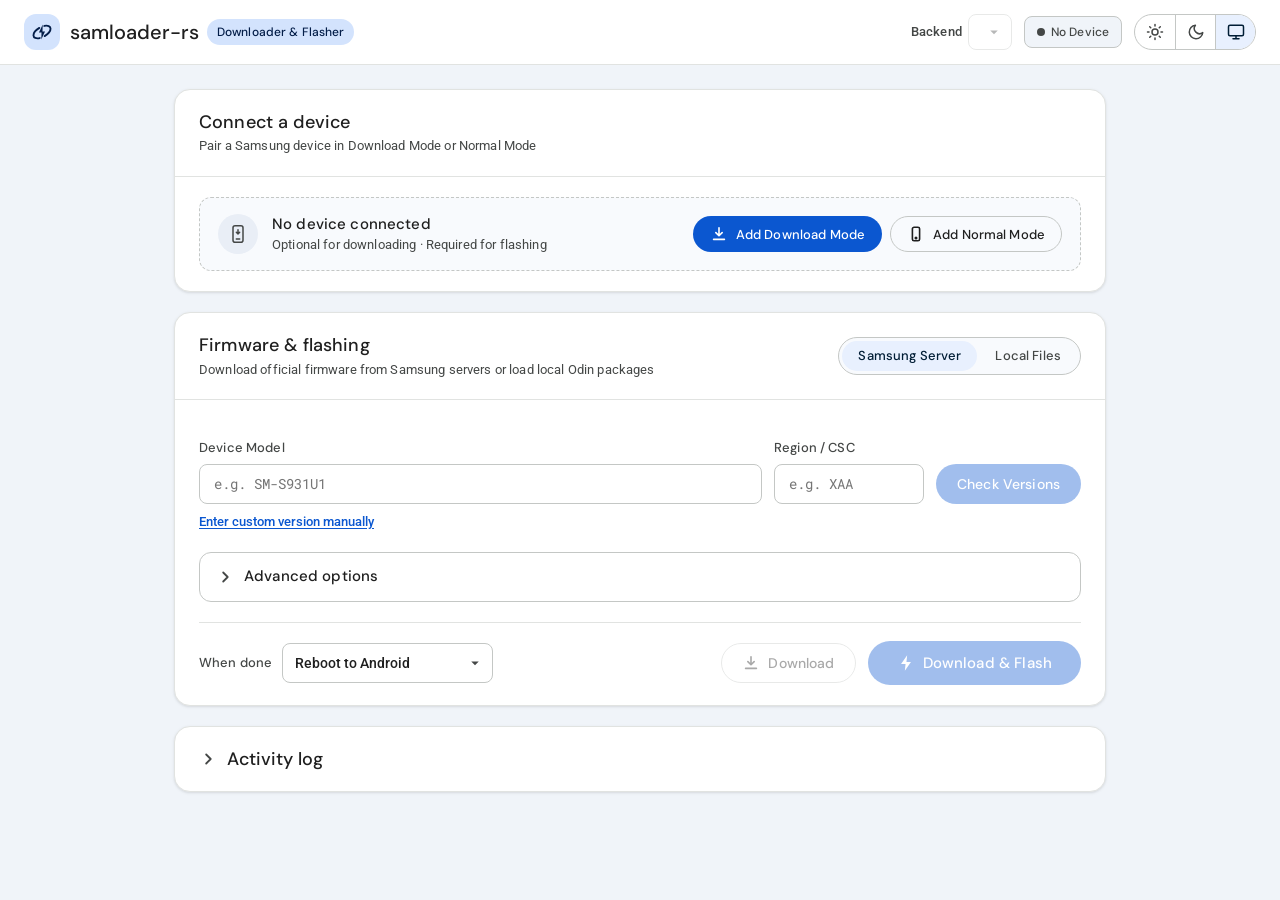
==== web/site/index.html @ f46d5605 "Simplify FUS bridge setup banner and controls Link Tampermonkey in the FUS Bridge setup steps to htt" ====
<!DOCTYPE html>
<html lang="en">
<head>
  <meta charset="UTF-8">
  <meta name="viewport" content="width=device-width, initial-scale=1.0">
  <meta name="samloader-fus-bridge" content="1">
  <title>samloader-rs — Firmware Downloader &amp; Odin Web Flasher</title>
  <link rel="icon" type="image/svg+xml" href="favicon.svg">
  <link rel="stylesheet" href="styles.css">
  <!-- Apply the stored theme before first paint to avoid a flash; see ui/theme.js -->
  <script>
    try {
      const theme = localStorage.getItem("theme");
      if (theme === "light" || theme === "dark") document.documentElement.dataset.theme = theme;
    } catch {}
  </script>
</head>
<body>
  <!-- Top App Bar -->
  <header class="app-header">
    <div class="header-inner">
      <div class="header-brand">
        <div class="brand-logo-wrap">
          <span class="header-logo" aria-hidden="true"></span>
        </div>
        <div class="brand-text">
          <span class="brand-title">samloader-rs</span>
          <span id="brand-pill" class="brand-pill">Downloader &amp; Flasher</span>
          <!-- Filled in once WASM is initialized -->
          <span id="app-version" class="brand-version" title="samloader-web version" hidden></span>
        </div>
      </div>

      <div class="header-controls">
        <div id="backend-selector-group" class="backend-selector-group">
          <label for="backend-select" class="backend-label">Backend</label>
          <!-- Filled in once WASM is initialized -->
          <select id="backend-select" class="select-input" aria-label="USB Backend" disabled></select>
        </div>
        <div id="connection-chip" class="status-chip chip-disconnected">
          <span class="chip-dot"></span>
          <span class="chip-label">No Device</span>
        </div>
        <div class="segmented-group" role="radiogroup" aria-label="Theme">
          <label class="segmented-option" title="Light theme">
            <input type="radio" name="theme" value="light" aria-label="Light theme">
            <svg viewBox="0 0 24 24" fill="none" stroke="currentColor" stroke-width="2" stroke-linecap="round" aria-hidden="true">
              <circle cx="12" cy="12" r="4"/>
              <path d="M12 2v2M12 20v2M4.93 4.93l1.41 1.41M17.66 17.66l1.41 1.41M2 12h2M20 12h2M4.93 19.07l1.41-1.41M17.66 6.34l1.41-1.41"/>
            </svg>
          </label>
          <label class="segmented-option" title="Dark theme">
            <input type="radio" name="theme" value="dark" aria-label="Dark theme">
            <svg viewBox="0 0 24 24" fill="none" stroke="currentColor" stroke-width="2" stroke-linecap="round" stroke-linejoin="round" aria-hidden="true">
              <path d="M21 12.8A9 9 0 1111.2 3a7 7 0 009.8 9.8z"/>
            </svg>
          </label>
          <label class="segmented-option" title="Use system theme">
            <input type="radio" name="theme" value="system" aria-label="System theme" checked>
            <svg viewBox="0 0 24 24" fill="none" stroke="currentColor" stroke-width="2" stroke-linecap="round" stroke-linejoin="round" aria-hidden="true">
              <rect x="2" y="3" width="20" height="14" rx="2"/>
              <path d="M8 21h8M12 17v4"/>
            </svg>
          </label>
        </div>
      </div>
    </div>
  </header>

  <!-- Main Content -->
  <main class="app-container">

    <!-- Unsupported Browser Notice (shown when neither flashing nor downloading is supported) -->
    <section id="unsupported-browser-card" class="card unsupported-card" role="alert" hidden>
      <div class="card-header">
        <div class="unsupported-header-wrap">
          <svg class="unsupported-icon" viewBox="0 0 24 24" fill="none" stroke="currentColor" stroke-width="1.8" aria-hidden="true">
            <circle cx="12" cy="12" r="9"/>
            <path d="M12 8v5M12 16.5h.01" stroke-linecap="round"/>
          </svg>
          <div>
            <h2 id="unsupported-browser-title" class="card-title">Browser not supported</h2>
            <p id="unsupported-browser-subtitle" class="card-subtitle">This browser does not support WebUSB/WebSerial flashing or a compatible Tampermonkey bridge for Samsung FUS downloads.</p>
          </div>
        </div>
      </div>
      <div class="card-body">
        <ul class="unsupported-list">
          <li><strong>Downloading &amp; Flashing:</strong> Use a desktop Chromium browser (Chrome, Edge, Brave, or Opera) with WebUSB/WebSerial and Tampermonkey.</li>
          <li><strong>Why this browser isn't supported:</strong> Non-Chromium browsers (Firefox, Safari) and iOS browsers lack WebUSB/WebSerial and do not support Chromium's Tampermonkey streaming/cookie bridge.</li>
        </ul>
      </div>
    </section>

    <!-- Connect a Device -->
    <section id="device-card" class="card device-card">
      <div class="card-header">
        <div>
          <h2 class="card-title">Connect a device</h2>
          <p id="paired-devices-summary" class="card-subtitle">Pair a Samsung device in Download Mode or Normal Mode</p>
        </div>
      </div>

      <div class="card-body">
        <!-- Compact Empty State (shown when no device is paired) -->
        <div id="device-empty-state" class="device-empty-bar">
          <div class="device-empty-info">
            <span class="empty-icon-pill" aria-hidden="true">
              <svg viewBox="0 0 24 24" fill="none" stroke="currentColor" stroke-width="1.8" stroke-linecap="round" stroke-linejoin="round">
                <rect x="6" y="2" width="12" height="20" rx="2.5"/>
                <path d="M10 18h4"/>
                <path d="M12 7v5m0 0l-2-2m2 2l2-2"/>
              </svg>
            </span>
            <div class="device-empty-copy">
              <span class="device-empty-title">No device connected</span>
              <span id="device-empty-hint" class="device-empty-hint">Optional for downloading · Required for flashing</span>
            </div>
          </div>
          <div id="device-pair-toolbar" class="device-pair-toolbar">
            <button type="button" id="btn-pair-download" class="btn btn-sm btn-primary" title="Pair a Samsung device in Download Mode (Odin)">
              <svg class="btn-icon" viewBox="0 0 20 20" fill="none" stroke="currentColor" stroke-width="1.8" aria-hidden="true">
                <path d="M10 3v9m0 0l-3.5-3.5M10 12l3.5-3.5M4 16h12" stroke-linecap="round" stroke-linejoin="round"/>
              </svg>
              Add Download Mode
            </button>
            <button type="button" id="btn-pair-normal" class="btn btn-sm btn-outline" title="Pair a Samsung device running Android in Normal Mode">
              <svg class="btn-icon" viewBox="0 0 20 20" fill="none" stroke="currentColor" stroke-width="1.8" aria-hidden="true">
                <rect x="6" y="2.5" width="8" height="15" rx="1.8"/>
                <circle cx="10" cy="14.5" r="0.8" fill="currentColor"/>
              </svg>
              Add Normal Mode
            </button>
          </div>
        </div>

        <!-- Connected Device -->
        <div id="device-list-wrap" class="device-list-wrap" hidden>
          <div id="device-list" class="device-list" aria-label="Connected Samsung device"></div>

          <!-- Hardware Telemetry Grid (shown when DVIF is queried) -->
          <div id="device-info-grid" class="device-info-grid" hidden></div>
          <div id="device-info-box" class="info-box" hidden></div>

          <!-- Normal Mode: the AT interface can only reboot the device into Download Mode -->
          <div id="device-normal-panel" class="device-normal-panel" hidden>
            <p class="device-normal-desc">
              This device is running Android in <strong>Normal Mode</strong>, which only supports rebooting into Download Mode. Once it restarts, add the Download Mode device to flash firmware.
            </p>
            <button type="button" id="btn-reboot-download" class="btn btn-primary" title="Send AT+SUDDLMOD=0,0 to reboot the device into Download Mode">
              <svg class="btn-icon" viewBox="0 0 20 20" fill="none" stroke="currentColor" stroke-width="1.8" aria-hidden="true">
                <path d="M10 3v9m0 0l-3.5-3.5M10 12l3.5-3.5M4 16h12" stroke-linecap="round" stroke-linejoin="round"/>
              </svg>
              Reboot to Download Mode
            </button>
          </div>

          <!-- Download Mode Device Actions Toolbar -->
          <div id="device-actions-bar" class="device-actions-bar" hidden>
            <div class="device-actions-group">
              <button type="button" id="btn-detect-device" class="btn btn-sm btn-outline" title="Query hardware info (DVIF) from Download Mode device">
                <svg class="btn-icon" viewBox="0 0 20 20" fill="none" stroke="currentColor" stroke-width="1.8" aria-hidden="true">
                  <circle cx="9" cy="9" r="5.5"/>
                  <path d="M13.2 13.2L17 17" stroke-linecap="round"/>
                </svg>
                Query Device Info
              </button>
            </div>

            <div class="device-actions-group">
              <button type="button" id="btn-odin-reboot-android" class="btn btn-sm btn-outline" title="Reboot the device out of Download Mode into Android">
                <svg class="btn-icon" viewBox="0 0 20 20" fill="none" stroke="currentColor" stroke-width="1.8" aria-hidden="true">
                  <path d="M16 10a6 6 0 11-1.8-4.3M16 3.5v3.5h-3.5" stroke-linecap="round" stroke-linejoin="round"/>
                </svg>
                Reboot to Android
              </button>
              <button type="button" id="btn-odin-reboot-download" class="btn btn-sm btn-outline" title="Restart the device back into Download Mode">
                <svg class="btn-icon" viewBox="0 0 20 20" fill="none" stroke="currentColor" stroke-width="1.8" aria-hidden="true">
                  <path d="M10 3v9m0 0l-3.5-3.5M10 12l3.5-3.5M4 16h12" stroke-linecap="round" stroke-linejoin="round"/>
                </svg>
                Reboot to Download Mode
              </button>
            </div>
          </div>
        </div>
      </div>
    </section>

    <!-- Firmware Downloader & Flasher (always visible) -->
    <section id="slots-card" class="card slots-card">
      <div class="card-header">
        <div>
          <h2 id="firmware-card-title" class="card-title">Firmware &amp; flashing</h2>
          <p id="firmware-card-subtitle" class="card-subtitle">Download official firmware from Samsung servers or load local Odin packages</p>
        </div>
        <div id="source-switcher" class="source-segmented-group" role="radiogroup" aria-label="Firmware source">
          <label class="source-segmented-option">
            <input type="radio" name="firmware-source" value="server" checked>
            <span>Samsung Server</span>
          </label>
          <label class="source-segmented-option">
            <input type="radio" name="firmware-source" value="local">
            <span>Local Files</span>
          </label>
        </div>
      </div>

      <div class="card-body">
        <!-- Samsung Server Panel -->
        <div id="server-panel" class="server-panel">
          <!-- Userscript Bridge Status / Warning Banner -->
          <div id="fus-bridge-banner" class="fus-bridge-banner">
            <div id="fus-bridge-setup" class="bridge-setup-banner" role="alert" hidden>
              <div class="bridge-setup-header">
                <div class="bridge-setup-title-wrap">
                  <svg class="bridge-setup-icon" viewBox="0 0 20 20" fill="none" stroke="currentColor" stroke-width="1.8" aria-hidden="true">
                    <circle cx="10" cy="10" r="8"/>
                    <path d="M10 6.5v4.5M10 13.5h.01" stroke-linecap="round"/>
                  </svg>
                  <strong id="fus-bridge-banner-title">FUS Bridge Userscript Required</strong>
                </div>
                <div class="bridge-setup-actions">
                  <button type="button" id="btn-reload-bridge" class="btn btn-sm btn-primary-outline">Reload Page</button>
                </div>
              </div>
              <p id="fus-bridge-banner-desc" class="bridge-setup-desc">
                Samsung FUS blocks browser CORS and serves firmware binaries over plain HTTP. Install the local bridge userscript so this page can fetch firmware directly.
              </p>
              <ol class="bridge-steps">
                <li id="bridge-step-tampermonkey">Install <a href="https://www.tampermonkey.net/" target="_blank" rel="noopener noreferrer">Tampermonkey</a>.</li>
                <li class="bridge-install-step">
                  <span id="bridge-install-step-label">Install the bridge userscript:</span>
                  <span class="bridge-install-actions">
                    <a id="link-install-userscript" class="btn btn-sm btn-primary" href="samloader-fus-bridge.user.js" target="_blank" rel="noopener">Install Userscript</a>
                  </span>
                </li>
                <li id="bridge-reload-step">Click <strong>Reload Page</strong> so your userscript manager injects the bridge into this tab.</li>
              </ol>
            </div>
            <div id="fus-bridge-connected" class="fus-bridge-connected" hidden>
              <div id="fus-bridge-badge" class="fus-bridge-badge">
                <span class="chip-dot" aria-hidden="true"></span>
                <span id="fus-bridge-badge-text">FUS Bridge connected</span>
              </div>
            </div>
          </div>

          <!-- OPFS Cache Indicator (hidden unless cache exists) -->
          <div id="opfs-cache-banner" class="opfs-cache-banner" hidden>
            <div class="opfs-cache-info">
              <span id="opfs-cache-title" class="opfs-cache-title"></span>
              <span id="opfs-cache-meta" class="opfs-cache-meta"></span>
            </div>
            <div class="opfs-cache-actions">
              <button type="button" id="btn-clear-opfs-cache" class="btn btn-sm btn-outline">Clear Cache</button>
            </div>
          </div>

          <!-- Firmware Lookup Form -->
          <form id="server-lookup-form" class="server-lookup-form" novalidate>
            <div class="server-lookup-fields">
              <div class="field-group server-field-model">
                <label for="server-model" class="field-title">Device Model</label>
                <input type="text" id="server-model" class="text-input-sm" placeholder="e.g. SM-S931U1" autocomplete="off" autocapitalize="characters" spellcheck="false">
              </div>
              <div class="field-group server-field-region">
                <label for="server-region" class="field-title">Region / CSC</label>
                <input type="text" id="server-region" class="text-input-sm" maxlength="3" placeholder="e.g. XAA" autocomplete="off" autocapitalize="characters" spellcheck="false">
              </div>
              <div class="server-lookup-actions">
                <button type="button" id="btn-detect-server-device" class="btn btn-outline" title="Fill Model and Region from connected Download Mode device" hidden>
                  <svg class="btn-icon" viewBox="0 0 20 20" fill="none" stroke="currentColor" stroke-width="1.8" aria-hidden="true">
                    <circle cx="9" cy="9" r="5.5"/>
                    <path d="M13.2 13.2L17 17" stroke-linecap="round"/>
                  </svg>
                  Detect from device
                </button>
                <button type="submit" id="btn-check-versions" class="btn btn-primary" disabled>Check Versions</button>
              </div>
            </div>
            <div class="server-lookup-subrow">
              <button type="button" id="btn-toggle-custom-version" class="text-action-link">Enter custom version manually</button>
              <span id="server-lookup-error" class="server-inline-error" role="alert" hidden></span>
            </div>
          </form>

          <!-- Version Picker (shown after lookup or when custom version toggled) -->
          <div id="server-version-section" class="server-version-section" hidden>
            <div class="server-version-header">
              <label for="server-version-select" class="field-title">Firmware Version</label>
              <span id="server-device-bl-pill" class="device-bl-pill" hidden></span>
            </div>
            <select id="server-version-select" class="select-input select-input-full"></select>
            <div id="server-custom-version-row" class="server-custom-version-row" hidden>
              <input type="text" id="server-custom-version" class="text-input-sm" placeholder="PDA/CSC/CP or PDA/CSC/CP/BL" autocomplete="off" autocapitalize="characters" spellcheck="false" aria-label="Custom firmware version">
              <button type="button" id="btn-inspect-custom" class="btn btn-primary-outline">Inspect</button>
            </div>
            <div id="server-inspect-loading" class="server-inspect-loading" role="status" hidden>
              <span class="spinner" aria-hidden="true"></span>
              <span>Inspecting firmware archive index…</span>
            </div>
          </div>

          <!-- Archive Contents & Component Selector (shown once inspected) -->
          <div id="server-archive-section" class="server-archive-section" hidden>
            <div id="server-archive-summary" class="server-archive-summary"></div>

            <div class="server-archive-controls">
              <div class="archive-format-group">
                <span class="field-title">Output Format</span>
                <div class="source-segmented-group source-segmented-sm" role="radiogroup" aria-label="Output format">
                  <label class="source-segmented-option">
                    <input type="radio" name="server-output-mode" value="entries" checked>
                    <span>Extract Components</span>
                  </label>
                  <label class="source-segmented-option">
                    <input type="radio" name="server-output-mode" value="zip">
                    <span>Full .zip Archive</span>
                  </label>
                </div>
              </div>
              <div class="archive-concurrency-group">
                <label for="server-concurrency" class="field-title">Parallel connections</label>
                <select id="server-concurrency" class="select-input">
                  <option value="1">1</option>
                  <option value="2">2</option>
                  <option value="3">3</option>
                  <option value="4">4</option>
                  <option value="5">5</option>
                  <option value="6" selected>6</option>
                  <option value="7">7</option>
                  <option value="8">8</option>
                </select>
              </div>
            </div>

            <div id="server-zip-note" class="server-zip-note" hidden></div>

            <div id="server-entries-wrap" class="server-entries-wrap">
              <div class="server-entries-header">
                <span class="partition-section-title">Archive Components</span>
                <span id="server-entries-summary" class="server-entries-summary"></span>
              </div>
              <div id="server-entries-list" class="server-entries-list" role="list" aria-label="Firmware components"></div>
            </div>
          </div>
        </div>

        <!-- Local Files Panel -->
        <div id="local-panel" class="local-panel" hidden>
          <div class="local-panel-toolbar">
            <span class="local-panel-hint">Select TAR packages for Odin slots or add individual partition files</span>
            <div class="slots-header-actions">
              <label class="inline-check-toggle" for="opt-skip-md5">
                <input type="checkbox" id="opt-skip-md5" role="switch">
                <span class="md-switch-track" aria-hidden="true">
                  <span class="md-switch-thumb"></span>
                </span>
                <span>Skip MD5</span>
              </label>
              <button type="button" id="btn-clear-slots" class="btn-clear-all" title="Clear all package slots and partition files">Clear All</button>
              <input type="file" id="input-partition-files" multiple hidden>
              <button type="button" id="btn-add-partition" class="btn btn-sm btn-primary-outline">
                <svg class="btn-icon" viewBox="0 0 20 20" fill="none" stroke="currentColor" stroke-width="2" aria-hidden="true">
                  <path d="M10 4v12M4 10h12" stroke-linecap="round"/>
                </svg>
                Add Partition File
              </button>
            </div>
          </div>

          <!-- Package slots, rendered from PACKAGE_SLOTS in app/state.js -->
          <div id="slots-grid" class="slots-grid"></div>
          <template id="slot-template">
            <div class="slot-box">
              <input type="file" class="slot-file-input" accept=".tar,.md5,.tar.md5" hidden>
              <div class="dropzone" tabindex="0" role="button">
                <div class="slot-left">
                  <span class="slot-badge"></span>
                  <div class="dropzone-content">
                    <span class="slot-label"></span>
                    <span class="file-name"></span>
                  </div>
                </div>
                <div class="slot-right">
                  <span class="file-size"></span>
                  <span class="badge badge-idle">Empty</span>
                  <button type="button" class="btn-clear-slot" title="Remove file" hidden>&times;</button>
                </div>
              </div>
              <div class="slot-progress-track" role="progressbar" aria-valuemin="0" aria-valuemax="100" aria-valuenow="0">
                <div class="progress-bar-fill" style="width: 0%"></div>
              </div>
            </div>
          </template>

          <!-- Individual Partition Files List -->
          <div id="partition-files-section" class="partition-files-section" hidden>
            <div class="partition-section-header">
              <div class="partition-section-title-group">
                <span class="partition-section-title">Individual Partition Files</span>
                <span class="partition-section-hint">Reorder files to set flash order • Leave target empty to auto-match by filename, or specify a partition name / ID</span>
              </div>
            </div>
            <div id="partition-list" class="partition-list" role="list" aria-label="Individual partition files"></div>
          </div>
        </div>

        <!-- Advanced Options: folded by default, shared by Local Flash and Download & Flash -->
        <details id="advanced-options" class="advanced-options">
          <summary class="advanced-summary">
            <svg class="fold-chevron" viewBox="0 0 20 20" fill="none" stroke="currentColor" stroke-width="2" aria-hidden="true">
              <path d="M8 5l5 5-5 5" stroke-linecap="round" stroke-linejoin="round"/>
            </svg>
            <span class="advanced-title">Advanced options</span>
            <span id="advanced-active" class="advanced-active" hidden></span>
          </summary>
          <div class="advanced-body">
            <div class="options-fields-row">
              <div class="field-group">
                <span class="field-title">Partition Table (PIT) <span class="field-optional">(optional)</span></span>
                <div class="slot-box pit-config-box" data-slot="PIT" id="slot-box-PIT">
                  <input type="file" id="input-PIT" class="slot-file-input" accept=".pit" hidden>
                  <div class="dropzone pit-dropzone" id="dropzone-PIT" tabindex="0" role="button" aria-label="Select PIT file">
                    <div class="slot-left">
                      <span class="slot-badge">PIT</span>
                      <div class="dropzone-content">
                        <span class="file-name" id="file-name-PIT">Select *.pit file</span>
                      </div>
                    </div>
                    <div class="slot-right">
                      <span class="file-size" id="file-size-PIT"></span>
                      <span class="badge badge-idle" id="md5-badge-PIT">Empty</span>
                      <button type="button" class="btn-clear-slot" id="clear-PIT" title="Remove file" hidden>&times;</button>
                    </div>
                  </div>
                </div>
              </div>
              <div class="field-group">
                <label for="opt-sales-code" class="field-title">CSC / Sales Code <span class="field-optional">(optional)</span></label>
                <input type="text" id="opt-sales-code" class="text-input-sm" maxlength="3" placeholder="e.g. XAA">
              </div>
            </div>

            <div class="options-checks-grid">
              <label class="option-tile">
                <input type="checkbox" id="opt-nand-erase">
                <div class="option-tile-text">
                  <span class="option-tile-title">NAND Erase (USERDATA)</span>
                  <span class="option-tile-desc">Perform low-level storage erase before flashing</span>
                </div>
              </label>
              <label class="option-tile">
                <input type="checkbox" id="opt-disable-verity">
                <div class="option-tile-text">
                  <span class="option-tile-title">Disable dm-verity</span>
                  <span class="option-tile-desc">Patch VBMETA flags to disable hashtree verification</span>
                </div>
              </label>
              <label class="option-tile">
                <input type="checkbox" id="opt-disable-verification">
                <div class="option-tile-text">
                  <span class="option-tile-title">Disable AVB Verification</span>
                  <span class="option-tile-desc">Patch VBMETA flags to disable boot verification</span>
                </div>
              </label>
              <label class="option-tile">
                <input type="checkbox" id="opt-skip-size-check">
                <div class="option-tile-text">
                  <span class="option-tile-title">Skip Size Check</span>
                  <span class="option-tile-desc">Allow images larger than PIT partition size</span>
                </div>
              </label>
            </div>
          </div>
        </details>

        <div class="action-bar">
          <!-- Outcome of the last operation, kept until dismissed or the next run -->
          <div id="flash-result" class="flash-result" hidden>
            <span id="flash-result-text" class="flash-result-text"></span>
            <button type="button" id="btn-load-into-local" class="btn btn-sm btn-primary-outline" hidden>Load into Local Flash</button>
            <button type="button" id="btn-show-log" class="flash-result-link" hidden>Show log</button>
            <button type="button" id="btn-dismiss-result" class="btn-clear-slot" title="Dismiss" aria-label="Dismiss">&times;</button>
          </div>

          <div id="action-controls" class="action-controls">
            <div id="when-done-group" class="when-done-group">
              <label for="opt-reboot-mode" class="field-title">When done</label>
              <select id="opt-reboot-mode" class="select-input select-input-action" title="What the device does after flashing or dumping the PIT">
                <option value="normal" selected>Reboot to Android</option>
                <option value="download">Reboot to Download Mode</option>
                <option value="none">Stay in Download Mode</option>
              </select>
            </div>
            <!-- Odin actions and Download actions -->
            <div class="action-bar-group">
              <button type="button" id="btn-dump-pit" class="btn btn-outline" title="Download and print the device's Partition Information Table (PIT), then apply the &quot;When done&quot; setting" hidden>
                <svg class="btn-icon" viewBox="0 0 20 20" fill="none" stroke="currentColor" stroke-width="1.8" aria-hidden="true">
                  <rect x="4" y="3" width="12" height="14" rx="1.5"/>
                  <path d="M7 7h6M7 10.5h6M7 14h4" stroke-linecap="round"/>
                </svg>
                Dump PIT
              </button>
              <button type="button" id="btn-save-pit" class="btn btn-outline" title="Save the last dumped PIT as a .pit file" hidden>
                <svg class="btn-icon" viewBox="0 0 20 20" fill="none" stroke="currentColor" stroke-width="1.8" aria-hidden="true">
                  <path d="M10 3v9m0 0l-3.5-3.5M10 12l3.5-3.5M4 16h12" stroke-linecap="round" stroke-linejoin="round"/>
                </svg>
                Save PIT
              </button>
              <button type="button" id="btn-download-only" class="btn btn-outline" disabled>
                <svg class="btn-icon" viewBox="0 0 20 20" fill="none" stroke="currentColor" stroke-width="1.8" aria-hidden="true">
                  <path d="M10 3v9m0 0l-3.5-3.5M10 12l3.5-3.5M4 16h12" stroke-linecap="round" stroke-linejoin="round"/>
                </svg>
                Download
              </button>
              <button type="button" id="btn-download-flash" class="btn btn-flash" disabled>
                <svg class="btn-icon" viewBox="0 0 20 20" fill="currentColor" aria-hidden="true">
                  <path d="M11.3 1.5L4.5 11h5l-.8 7.5L15.5 9h-5l.8-7.5z"/>
                </svg>
                Download &amp; Flash
              </button>
              <button type="button" id="btn-flash-firmware" class="btn btn-flash" disabled hidden>
                <svg class="btn-icon" viewBox="0 0 20 20" fill="currentColor" aria-hidden="true">
                  <path d="M11.3 1.5L4.5 11h5l-.8 7.5L15.5 9h-5l.8-7.5z"/>
                </svg>
                Flash Firmware
              </button>
            </div>
          </div>
          <p id="server-flash-hint" class="server-flash-hint" hidden></p>

          <!-- Replaces the controls while downloading or flashing -->
          <div id="flash-progress-panel" class="flash-progress" hidden>
            <div class="flash-progress-header">
              <span id="flash-status-text" class="flash-status-text">Preparing firmware...</span>
              <div class="flash-progress-meta">
                <span id="flash-percent-text" class="progress-percent-pill">0%</span>
                <button type="button" id="btn-cancel-operation" class="btn btn-sm btn-outline btn-cancel-op" hidden>Cancel</button>
              </div>
            </div>
            <div class="main-progress-bg" role="progressbar" aria-label="Operation progress" aria-valuemin="0" aria-valuemax="100" aria-valuenow="0">
              <div id="flash-progress-bar" class="progress-bar-fill main-progress-fill" style="width: 0%"></div>
            </div>
            <span id="flash-detail-text" class="flash-detail-text"></span>
          </div>
          <p id="flash-announcer" class="visually-hidden" aria-live="polite"></p>
        </div>
      </div>
    </section>

    <!-- Activity Log: folded by default, showing the latest line -->
    <section id="log-card" class="card log-card" aria-label="Activity log">
      <div class="log-header">
        <button type="button" id="log-toggle" class="log-toggle" aria-expanded="false" aria-controls="log-body">
          <svg class="fold-chevron" viewBox="0 0 20 20" fill="none" stroke="currentColor" stroke-width="2" aria-hidden="true">
            <path d="M8 5l5 5-5 5" stroke-linecap="round" stroke-linejoin="round"/>
          </svg>
          <span class="log-title">Activity log</span>
          <span id="log-preview" class="log-preview"></span>
        </button>
        <div id="log-actions" class="log-actions" hidden>
          <label class="inline-check-toggle" for="opt-verbose">
            <input type="checkbox" id="opt-verbose" role="switch">
            <span class="md-switch-track" aria-hidden="true">
              <span class="md-switch-thumb"></span>
            </span>
            <span>Verbose</span>
          </label>
          <button type="button" id="btn-save-log" class="btn btn-sm btn-outline" title="Save the activity log as a text file">Save Log</button>
          <button type="button" id="btn-clear-log" class="btn btn-sm btn-outline">Clear Log</button>
        </div>
      </div>
      <div id="log-body" class="log-body" hidden>
        <div class="log-terminal" role="log" aria-label="Activity log" aria-live="off" tabindex="0">
          <pre id="log-output" class="log-output"></pre>
        </div>
      </div>
    </section>

  </main>

  <script type="module" src="app/app.js"></script>
</body>
</html>
---- web/site/styles.css ----
/* Copyright 2026 John "topjohnwu" Wu */
/* samloader-rs Odin Web Flasher — Material Design 3 Styles */

/* Self-hosted fonts (SIL Open Font License, see fonts/OFL-*.txt). Variable WOFF2
   files from Google Fonts, split into latin and latin-ext subsets so browsers only
   download the subsets a page uses. */
/* DM Sans (latin-ext) */
@font-face {
  font-family: 'DM Sans';
  font-style: normal;
  font-weight: 400 700;
  font-display: swap;
  src: url('fonts/dm-sans-latin-ext.woff2') format('woff2');
  unicode-range: U+0100-02BA, U+02BD-02C5, U+02C7-02CC, U+02CE-02D7, U+02DD-02FF, U+0304, U+0308, U+0329, U+1D00-1DBF, U+1E00-1E9F, U+1EF2-1EFF, U+2020, U+20A0-20AB, U+20AD-20C4, U+2113, U+2C60-2C7F, U+A720-A7FF;
}

/* DM Sans (latin) */
@font-face {
  font-family: 'DM Sans';
  font-style: normal;
  font-weight: 400 700;
  font-display: swap;
  src: url('fonts/dm-sans-latin.woff2') format('woff2');
  unicode-range: U+0000-00FF, U+0131, U+0152-0153, U+02BB-02BC, U+02C6, U+02DA, U+02DC, U+0304, U+0308, U+0329, U+2000-206F, U+20AC, U+2122, U+2191, U+2193, U+2212, U+2215, U+FEFF, U+FFFD;
}

/* Roboto (latin-ext) */
@font-face {
  font-family: 'Roboto';
  font-style: normal;
  font-weight: 400 700;
  font-display: swap;
  src: url('fonts/roboto-latin-ext.woff2') format('woff2');
  unicode-range: U+0100-02BA, U+02BD-02C5, U+02C7-02CC, U+02CE-02D7, U+02DD-02FF, U+0304, U+0308, U+0329, U+1D00-1DBF, U+1E00-1E9F, U+1EF2-1EFF, U+2020, U+20A0-20AB, U+20AD-20C4, U+2113, U+2C60-2C7F, U+A720-A7FF;
}

/* Roboto (latin) */
@font-face {
  font-family: 'Roboto';
  font-style: normal;
  font-weight: 400 700;
  font-display: swap;
  src: url('fonts/roboto-latin.woff2') format('woff2');
  unicode-range: U+0000-00FF, U+0131, U+0152-0153, U+02BB-02BC, U+02C6, U+02DA, U+02DC, U+0304, U+0308, U+0329, U+2000-206F, U+20AC, U+2122, U+2191, U+2193, U+2212, U+2215, U+FEFF, U+FFFD;
}

/* Roboto Mono (latin-ext) */
@font-face {
  font-family: 'Roboto Mono';
  font-style: normal;
  font-weight: 400 600;
  font-display: swap;
  src: url('fonts/roboto-mono-latin-ext.woff2') format('woff2');
  unicode-range: U+0100-02BA, U+02BD-02C5, U+02C7-02CC, U+02CE-02D7, U+02DD-02FF, U+0304, U+0308, U+0329, U+1D00-1DBF, U+1E00-1E9F, U+1EF2-1EFF, U+2020, U+20A0-20AB, U+20AD-20C4, U+2113, U+2C60-2C7F, U+A720-A7FF;
}

/* Roboto Mono (latin) */
@font-face {
  font-family: 'Roboto Mono';
  font-style: normal;
  font-weight: 400 600;
  font-display: swap;
  src: url('fonts/roboto-mono-latin.woff2') format('woff2');
  unicode-range: U+0000-00FF, U+0131, U+0152-0153, U+02BB-02BC, U+02C6, U+02DA, U+02DC, U+0304, U+0308, U+0329, U+2000-206F, U+20AC, U+2122, U+2191, U+2193, U+2212, U+2215, U+FEFF, U+FFFD;
}

/* Color tokens use light-dark(), which resolves against the root's color-scheme.
   It follows the OS by default; data-theme on <html> (set by ui/theme.js) forces
   light or dark. */
:root {
  color-scheme: light dark;

  /* Material Design 3 (M3) Color Tokens — Baseline Google Blue (light, dark) */
  --md-sys-color-primary: light-dark(#0b57d0, #a8c7fa);
  --md-sys-color-on-primary: light-dark(#ffffff, #062e6f);
  --md-sys-color-primary-container: light-dark(#d3e3fd, #0842a0);
  --md-sys-color-on-primary-container: light-dark(#041e49, #d3e3fd);
  --md-sys-color-primary-hover: light-dark(#0842a0, #d3e3fd);
  --md-sys-color-primary-container-hover: light-dark(#c1d8fb, #0b57d0);

  --md-sys-color-secondary-container: light-dark(#e8f0fe, #004a77);
  --md-sys-color-on-secondary-container: light-dark(#001d35, #c2e7ff);

  --md-sys-color-surface: light-dark(#ffffff, #1b1c1d);
  --md-sys-color-surface-dim: light-dark(#f0f4f9, #131314);
  --md-sys-color-surface-container-low: light-dark(#f8fafd, #202124);
  --md-sys-color-surface-container: light-dark(#f0f4f9, #26282a);
  --md-sys-color-surface-container-high: light-dark(#e9eef6, #303235);
  --md-sys-color-on-surface: light-dark(#1f1f1f, #e3e3e3);
  --md-sys-color-on-surface-variant: light-dark(#444746, #c4c7c5);

  --md-sys-color-outline: light-dark(#747775, #8e918f);
  --md-sys-color-outline-variant: light-dark(#c4c7c5, #444746);
  --md-sys-color-outline-subtle: light-dark(#e1e3e1, #303235);

  /* Semantic Status Tokens (M3 Tonal Containers) */
  --status-success: light-dark(#146c2e, #6dd58c);
  --status-success-bg: light-dark(#c4eed0, #0f5223);
  --status-warning: light-dark(#8f4c00, #ffb95c);
  --status-warning-bg: light-dark(#ffefc3, #5c3a00);
  --status-error: light-dark(#b3261e, #f2b8b5);
  --status-error-bg: light-dark(#f9dedc, #8c1d18);

  /* Terminal Surface */
  --terminal-bg: light-dark(#111318, #0b0c0f);
  --terminal-text: #e2e8f0;

  /* M3 Shape Tokens */
  --md-shape-xs: 4px;
  --md-shape-sm: 8px;
  --md-shape-md: 12px;
  --md-shape-lg: 16px;
  --md-shape-full: 9999px;

  /* M3 Elevation Shadows */
  --md-elevation-1:
    0 1px 2px 0 light-dark(rgba(0, 0, 0, 0.06), rgba(0, 0, 0, 0.3)),
    0 1px 3px 1px light-dark(rgba(0, 0, 0, 0.04), rgba(0, 0, 0, 0.15));
  --md-elevation-2:
    0 1px 2px 0 light-dark(rgba(0, 0, 0, 0.1), rgba(0, 0, 0, 0.3)),
    0 2px 6px 2px light-dark(rgba(0, 0, 0, 0.06), rgba(0, 0, 0, 0.15));
}

/* Explicit theme selection; native controls and scrollbars follow too */
:root[data-theme="light"] {
  color-scheme: light;
}

:root[data-theme="dark"] {
  color-scheme: dark;
}

@media (prefers-reduced-motion: reduce) {
  *,
  *::before,
  *::after {
    transition: none !important;
    animation: none !important;
  }
}

* {
  box-sizing: border-box;
  margin: 0;
  padding: 0;
}

[hidden] {
  display: none !important;
}

/* Hidden visually but still read by screen readers */
.visually-hidden {
  position: absolute;
  width: 1px;
  height: 1px;
  margin: -1px;
  padding: 0;
  overflow: hidden;
  clip: rect(0 0 0 0);
  white-space: nowrap;
  border: 0;
}

/* Keyboard focus for custom interactive elements */
.dropzone:focus-visible,
.partition-file-trigger:focus-visible,
.partition-item:focus-visible,
.btn-partition-move:focus-visible,
.log-terminal:focus-visible {
  outline: 2px solid var(--md-sys-color-primary);
  outline-offset: 2px;
}

body {
  font-family: 'Roboto', -apple-system, BlinkMacSystemFont, sans-serif;
  background-color: var(--md-sys-color-surface-dim);
  color: var(--md-sys-color-on-surface);
  font-size: 0.875rem;
  line-height: 1.5;
  letter-spacing: 0.01em;
  -webkit-font-smoothing: antialiased;
}

button,
select,
input,
textarea {
  font-family: inherit;
}

/* M3 Top App Bar */
.app-header {
  background-color: var(--md-sys-color-surface);
  border-bottom: 1px solid var(--md-sys-color-outline-subtle);
  position: sticky;
  top: 0;
  z-index: 10;
}

.header-inner {
  padding: 12px 24px;
  min-height: 64px;
  display: flex;
  justify-content: space-between;
  align-items: center;
  gap: 16px;
  flex-wrap: wrap;
}

.header-brand {
  display: flex;
  align-items: center;
  gap: 10px;
}

.brand-logo-wrap {
  width: 36px;
  height: 36px;
  border-radius: var(--md-shape-md);
  background-color: var(--md-sys-color-primary-container);
  color: var(--md-sys-color-on-primary-container);
  display: flex;
  align-items: center;
  justify-content: center;
  flex-shrink: 0;
}

.header-logo {
  width: 22px;
  height: 22px;
  background-color: currentColor;
  -webkit-mask: url("logo.svg") center / contain no-repeat;
  mask: url("logo.svg") center / contain no-repeat;
}

.brand-text {
  display: flex;
  align-items: center;
  gap: 8px;
}

.brand-title {
  font-family: 'DM Sans', 'Roboto', sans-serif;
  font-size: 1.25rem;
  font-weight: 500;
  color: var(--md-sys-color-on-surface);
  letter-spacing: 0;
  white-space: nowrap;
}

.brand-pill {
  font-family: 'DM Sans', 'Roboto', sans-serif;
  font-size: 0.75rem;
  font-weight: 500;
  color: var(--md-sys-color-on-primary-container);
  background-color: var(--md-sys-color-primary-container);
  padding: 4px 10px;
  border-radius: var(--md-shape-full);
  letter-spacing: 0.01em;
  white-space: nowrap;
}

.brand-version {
  font-family: 'Roboto Mono', monospace;
  font-size: 0.75rem;
  color: var(--md-sys-color-on-surface-variant);
  white-space: nowrap;
}

.header-controls {
  display: flex;
  align-items: center;
  gap: 12px;
  flex-wrap: wrap;
}

.backend-selector-group {
  display: flex;
  align-items: center;
  gap: 6px;
}

.backend-label {
  font-size: 0.8125rem;
  font-weight: 500;
  color: var(--md-sys-color-on-surface-variant);
}

/* M3 Outlined Select */
.select-input {
  appearance: none;
  -webkit-appearance: none;
  height: 36px;
  padding: 0 30px 0 12px;
  border-radius: var(--md-shape-sm);
  border: 1px solid var(--md-sys-color-outline-variant);
  background-color: var(--md-sys-color-surface);
  background-image: url("data:image/svg+xml,%3Csvg xmlns='http://www.w3.org/2000/svg' width='18' height='18' viewBox='0 0 24 24' fill='%23444746'%3E%3Cpath d='M7 10l5 5 5-5H7z'/%3E%3C/svg%3E");
  background-repeat: no-repeat;
  background-position: right 8px center;
  background-size: 18px;
  color: var(--md-sys-color-on-surface);
  font-size: 0.8125rem;
  font-weight: 500;
  outline: none;
  cursor: pointer;
  transition: border-color 0.15s, box-shadow 0.15s, background-color 0.15s;
}

:root[data-theme="dark"] .select-input {
  background-image: url("data:image/svg+xml,%3Csvg xmlns='http://www.w3.org/2000/svg' width='18' height='18' viewBox='0 0 24 24' fill='%23c4c7c5'%3E%3Cpath d='M7 10l5 5 5-5H7z'/%3E%3C/svg%3E");
}

@media (prefers-color-scheme: dark) {
  :root:not([data-theme="light"]) .select-input {
    background-image: url("data:image/svg+xml,%3Csvg xmlns='http://www.w3.org/2000/svg' width='18' height='18' viewBox='0 0 24 24' fill='%23c4c7c5'%3E%3Cpath d='M7 10l5 5 5-5H7z'/%3E%3C/svg%3E");
  }
}

.select-input:hover:not(:disabled) {
  border-color: var(--md-sys-color-outline);
  background-color: var(--md-sys-color-surface-container-low);
}

.select-input:focus-visible,
.select-input:focus {
  border-color: var(--md-sys-color-primary);
  box-shadow: inset 0 0 0 1px var(--md-sys-color-primary);
}

.select-input:disabled {
  opacity: 0.38;
  cursor: not-allowed;
}

/* Select matching the height of the buttons next to it */
.select-input-action {
  height: 40px;
  font-size: 0.875rem;
}

/* M3 Assist / Status Chip */
.status-chip {
  display: inline-flex;
  align-items: center;
  gap: 6px;
  height: 32px;
  padding: 0 12px;
  border-radius: var(--md-shape-sm);
  font-family: 'DM Sans', 'Roboto', sans-serif;
  font-size: 0.75rem;
  font-weight: 500;
  letter-spacing: 0.01em;
  white-space: nowrap;
}

.chip-disconnected {
  background-color: var(--md-sys-color-surface-container);
  color: var(--md-sys-color-on-surface-variant);
  border: 1px solid var(--md-sys-color-outline-variant);
}

.chip-connected {
  background-color: var(--status-success-bg);
  color: var(--status-success);
  border: 1px solid transparent;
}

.chip-dot {
  width: 8px;
  height: 8px;
  border-radius: 50%;
  background-color: currentColor;
}

/* M3 Segmented Button (theme toggle), backed by native radios for keyboard support */
.segmented-group {
  display: inline-flex;
  height: 36px;
  border: 1px solid var(--md-sys-color-outline-variant);
  border-radius: var(--md-shape-full);
  overflow: hidden;
}

.segmented-option {
  position: relative;
  display: inline-flex;
  align-items: center;
  justify-content: center;
  width: 40px;
  color: var(--md-sys-color-on-surface-variant);
  cursor: pointer;
  transition: background-color 0.15s, color 0.15s;
}

.segmented-option + .segmented-option {
  border-left: 1px solid var(--md-sys-color-outline-variant);
}

.segmented-option input {
  position: absolute;
  opacity: 0;
  width: 0;
  height: 0;
  pointer-events: none;
}

.segmented-option svg {
  width: 18px;
  height: 18px;
}

.segmented-option:hover {
  background-color: var(--md-sys-color-surface-container);
}

.segmented-option:has(input:checked) {
  background-color: var(--md-sys-color-secondary-container);
  color: var(--md-sys-color-on-secondary-container);
}

.segmented-option:has(input:focus-visible) {
  outline: 2px solid var(--md-sys-color-primary);
  outline-offset: -2px;
}

/* Main Container */
.app-container {
  max-width: 980px;
  margin: 24px auto 64px;
  padding: 0 24px;
  display: flex;
  flex-direction: column;
  gap: 20px;
}

/* M3 Elevated / Outlined Cards */
.card {
  background-color: var(--md-sys-color-surface);
  border-radius: var(--md-shape-lg);
  border: 1px solid var(--md-sys-color-outline-subtle);
  box-shadow: var(--md-elevation-1);
  overflow: hidden;
}

.card-header {
  padding: 20px 24px;
  border-bottom: 1px solid var(--md-sys-color-outline-subtle);
  display: flex;
  justify-content: space-between;
  align-items: center;
  gap: 16px;
  flex-wrap: wrap;
}

.card-title {
  font-family: 'DM Sans', 'Roboto', sans-serif;
  font-size: 1.125rem;
  font-weight: 500;
  color: var(--md-sys-color-on-surface);
  line-height: 1.35;
}

.card-subtitle {
  font-size: 0.8125rem;
  color: var(--md-sys-color-on-surface-variant);
  margin-top: 2px;
}

.card-body {
  padding: 20px 24px;
}

/* Unsupported Browser Notice */
.unsupported-card {
  border-color: var(--status-warning);
}

.unsupported-header-wrap {
  display: flex;
  align-items: flex-start;
  gap: 14px;
}

.unsupported-icon {
  width: 24px;
  height: 24px;
  flex-shrink: 0;
  margin-top: 2px;
  color: var(--status-warning);
}

.unsupported-list {
  margin: 0;
  padding-left: 20px;
  display: flex;
  flex-direction: column;
  gap: 8px;
  font-size: 0.875rem;
  line-height: 1.5;
  color: var(--md-sys-color-on-surface-variant);
}

.unsupported-list strong {
  color: var(--md-sys-color-on-surface);
}

/* M3 Pill Buttons (Filled, Tonal, Outlined) */
.btn {
  height: 40px;
  padding: 0 20px;
  border-radius: var(--md-shape-full);
  font-family: 'DM Sans', 'Roboto', sans-serif;
  font-size: 0.875rem;
  font-weight: 500;
  letter-spacing: 0.01em;
  border: 1px solid transparent;
  cursor: pointer;
  transition: background-color 0.15s, border-color 0.15s, box-shadow 0.15s, opacity 0.15s;
  display: inline-flex;
  align-items: center;
  justify-content: center;
  gap: 8px;
  white-space: nowrap;
  user-select: none;
}

.btn-sm {
  height: 36px;
  padding: 0 16px;
  font-size: 0.8125rem;
}

.btn-icon {
  width: 18px;
  height: 18px;
  flex-shrink: 0;
}

/* M3 Filled Button */
.btn-primary,
.btn-flash {
  background-color: var(--md-sys-color-primary);
  color: var(--md-sys-color-on-primary);
}

.btn-primary:hover:not(:disabled),
.btn-flash:hover:not(:disabled) {
  background-color: var(--md-sys-color-primary-hover);
  box-shadow: var(--md-elevation-1);
}

/* M3 Filled Tonal Button */
.btn-primary-outline {
  background-color: var(--md-sys-color-primary-container);
  color: var(--md-sys-color-on-primary-container);
  border-color: transparent;
}

.btn-primary-outline:hover:not(:disabled) {
  background-color: var(--md-sys-color-primary-container-hover);
  box-shadow: var(--md-elevation-1);
}

/* M3 Outlined Button */
.btn-outline {
  background-color: transparent;
  border-color: var(--md-sys-color-outline-variant);
  color: var(--md-sys-color-on-surface);
}

.btn-outline:hover:not(:disabled) {
  background-color: var(--md-sys-color-surface-container);
  border-color: var(--md-sys-color-outline);
}

.btn-flash {
  height: 44px;
  padding: 0 28px;
  font-size: 0.9375rem;
}

.btn:focus-visible {
  outline: 2px solid var(--md-sys-color-primary);
  outline-offset: 2px;
}

.btn:disabled {
  opacity: 0.38;
  cursor: not-allowed;
  box-shadow: none;
}

/* Device Compact Empty Bar & Connected State */
.device-empty-bar {
  display: flex;
  align-items: center;
  justify-content: space-between;
  gap: 16px;
  flex-wrap: wrap;
  padding: 16px 18px;
  border-radius: var(--md-shape-md);
  border: 1px dashed var(--md-sys-color-outline-variant);
  background-color: var(--md-sys-color-surface-container-low);
}

.device-empty-info {
  display: flex;
  align-items: center;
  gap: 14px;
  min-width: 0;
  flex: 1 1 280px;
}

.empty-icon-pill {
  width: 40px;
  height: 40px;
  border-radius: 50%;
  background-color: var(--md-sys-color-surface-container-high);
  color: var(--md-sys-color-on-surface-variant);
  display: inline-flex;
  align-items: center;
  justify-content: center;
  flex-shrink: 0;
}

.empty-icon-pill svg {
  width: 20px;
  height: 20px;
}

.device-empty-copy {
  display: flex;
  flex-direction: column;
  gap: 2px;
  min-width: 0;
}

.device-empty-title {
  font-family: 'DM Sans', 'Roboto', sans-serif;
  font-size: 0.9375rem;
  font-weight: 500;
  color: var(--md-sys-color-on-surface);
  line-height: 1.35;
}

.device-empty-hint {
  font-size: 0.8125rem;
  color: var(--md-sys-color-on-surface-variant);
  line-height: 1.4;
}

.device-pair-toolbar {
  display: flex;
  align-items: center;
  gap: 8px;
  flex-wrap: wrap;
  flex-shrink: 0;
}

/* Connected Device List */
.device-list-wrap {
  display: flex;
  flex-direction: column;
  gap: 16px;
}

.device-list {
  border: 1px solid var(--md-sys-color-outline-variant);
  border-radius: var(--md-shape-md);
  background-color: var(--md-sys-color-surface-container-low);
  overflow: hidden;
}

.device-item {
  display: flex;
  align-items: center;
  justify-content: space-between;
  gap: 12px;
  flex-wrap: wrap;
  padding: 14px 18px;
}

.device-item-left {
  display: flex;
  align-items: center;
  gap: 14px;
  min-width: 0;
}

.device-item-right {
  display: flex;
  align-items: center;
  gap: 10px;
}

.device-status-dot {
  width: 10px;
  height: 10px;
  border-radius: 50%;
  background-color: var(--md-sys-color-primary);
  flex-shrink: 0;
}

.device-status-dot.dot-normal {
  background-color: var(--status-warning);
}

.device-meta {
  display: flex;
  flex-direction: column;
  gap: 2px;
  min-width: 0;
}

.device-name {
  font-family: 'DM Sans', 'Roboto', sans-serif;
  font-size: 0.9375rem;
  font-weight: 500;
  color: var(--md-sys-color-on-surface);
  overflow-wrap: anywhere;
}

.device-sub {
  font-family: 'Roboto Mono', monospace;
  font-size: 0.75rem;
  color: var(--md-sys-color-on-surface-variant);
  overflow-wrap: anywhere;
}

.mode-badge {
  font-family: 'DM Sans', 'Roboto', sans-serif;
  font-size: 0.75rem;
  font-weight: 500;
  padding: 4px 12px;
  border-radius: var(--md-shape-full);
}

.mode-badge-download {
  background-color: var(--md-sys-color-primary-container);
  color: var(--md-sys-color-on-primary-container);
}

.mode-badge-normal {
  background-color: var(--status-warning-bg);
  color: var(--status-warning);
}

/* Structured Hardware Telemetry Grid */
.device-info-grid {
  display: grid;
  grid-template-columns: repeat(4, 1fr);
  gap: 12px;
}

@media (max-width: 680px) {
  .device-info-grid {
    grid-template-columns: repeat(2, 1fr);
  }
}

.info-stat-card {
  background-color: var(--md-sys-color-surface-container-low);
  border: 1px solid var(--md-sys-color-outline-subtle);
  border-radius: var(--md-shape-md);
  padding: 12px 16px;
  display: flex;
  flex-direction: column;
  gap: 4px;
  min-width: 0;
}

.info-stat-card.stat-wide {
  grid-column: span 2;
}

.info-stat-label {
  font-size: 0.72rem;
  font-weight: 500;
  color: var(--md-sys-color-on-surface-variant);
  text-transform: uppercase;
  letter-spacing: 0.04em;
}

.info-stat-value {
  font-family: 'Roboto Mono', monospace;
  font-size: 0.85rem;
  font-weight: 500;
  color: var(--md-sys-color-on-surface);
  overflow: hidden;
  text-overflow: ellipsis;
  white-space: nowrap;
}

.info-box {
  padding: 14px 16px;
  border-radius: var(--md-shape-md);
  border: 1px solid var(--md-sys-color-outline-subtle);
  background-color: var(--md-sys-color-surface-container-low);
  font-family: 'Roboto Mono', monospace;
  font-size: 0.8125rem;
  color: var(--md-sys-color-on-surface);
  white-space: pre-wrap;
}

/* Normal Mode Device Panel */
.device-normal-panel {
  display: flex;
  align-items: center;
  justify-content: space-between;
  gap: 16px;
  flex-wrap: wrap;
  padding: 14px 18px;
  border-radius: var(--md-shape-md);
  border: 1px solid color-mix(in srgb, var(--status-warning) 28%, transparent);
  background-color: var(--status-warning-bg);
  color: var(--md-sys-color-on-surface);
}

.device-normal-desc {
  flex: 1 1 240px;
  min-width: 0;
  font-size: 0.875rem;
}

/* Device Actions Bar */
.device-actions-bar {
  display: flex;
  align-items: center;
  justify-content: space-between;
  gap: 10px;
  flex-wrap: wrap;
  padding-top: 4px;
}

.device-actions-group {
  display: flex;
  align-items: center;
  gap: 8px;
  flex-wrap: wrap;
}

/* Unified Single-Layer Firmware Slots */
.slots-header-actions {
  display: flex;
  align-items: center;
  gap: 14px;
  flex-wrap: wrap;
}

/* M3 Switch Component */
.inline-check-toggle {
  display: inline-flex;
  align-items: center;
  gap: 10px;
  font-family: 'DM Sans', 'Roboto', sans-serif;
  font-size: 0.8125rem;
  font-weight: 500;
  color: var(--md-sys-color-on-surface);
  cursor: pointer;
  user-select: none;
}

.inline-check-toggle input[type="checkbox"] {
  position: absolute;
  opacity: 0;
  width: 0;
  height: 0;
  pointer-events: none;
}

.md-switch-track {
  position: relative;
  width: 44px;
  height: 24px;
  border-radius: var(--md-shape-full);
  background-color: var(--md-sys-color-surface-container-high);
  border: 2px solid var(--md-sys-color-outline);
  transition: background-color 0.2s, border-color 0.2s;
  display: inline-flex;
  align-items: center;
}

.md-switch-thumb {
  width: 14px;
  height: 14px;
  border-radius: 50%;
  background-color: var(--md-sys-color-outline);
  transform: translateX(3px);
  transition: transform 0.2s cubic-bezier(0.2, 0, 0, 1), background-color 0.2s, width 0.2s, height 0.2s;
}

.inline-check-toggle input[type="checkbox"]:checked + .md-switch-track {
  background-color: var(--md-sys-color-primary);
  border-color: var(--md-sys-color-primary);
}

.inline-check-toggle input[type="checkbox"]:checked + .md-switch-track .md-switch-thumb {
  width: 18px;
  height: 18px;
  background-color: var(--md-sys-color-on-primary);
  transform: translateX(20px);
}

.inline-check-toggle input[type="checkbox"]:focus-visible + .md-switch-track {
  outline: 2px solid var(--md-sys-color-primary);
  outline-offset: 2px;
}

.inline-check-toggle input[type="checkbox"]:disabled + .md-switch-track {
  opacity: 0.38;
  cursor: not-allowed;
}

.slots-grid {
  display: grid;
  grid-template-columns: repeat(2, 1fr);
  gap: 12px;
}

@media (max-width: 680px) {
  .slots-grid {
    grid-template-columns: 1fr;
  }
}

.slot-box {
  border: 1px solid var(--md-sys-color-outline-variant);
  border-radius: var(--md-shape-md);
  background-color: var(--md-sys-color-surface);
  overflow: hidden;
  transition: border-color 0.15s, background-color 0.15s, box-shadow 0.15s;
  display: flex;
  flex-direction: column;
}

.slot-box:hover {
  border-color: var(--md-sys-color-outline);
  background-color: var(--md-sys-color-surface-container-low);
}

.slot-box.dragover {
  border-color: var(--md-sys-color-primary);
  background-color: var(--md-sys-color-secondary-container);
  box-shadow: inset 0 0 0 1px var(--md-sys-color-primary);
}

.slot-box.slot-populated {
  border-color: var(--md-sys-color-primary);
  background-color: var(--md-sys-color-surface-container-low);
}

.dropzone {
  padding: 14px 16px;
  cursor: pointer;
  display: flex;
  align-items: center;
  justify-content: space-between;
  gap: 12px;
}

.slot-left {
  display: flex;
  align-items: center;
  gap: 12px;
  min-width: 0;
  flex: 1;
}

.slot-badge {
  width: 46px;
  height: 36px;
  border-radius: var(--md-shape-sm);
  background-color: var(--md-sys-color-primary-container);
  color: var(--md-sys-color-on-primary-container);
  font-family: 'Roboto Mono', monospace;
  font-weight: 600;
  font-size: 0.76rem;
  display: inline-flex;
  align-items: center;
  justify-content: center;
  flex-shrink: 0;
  transition: background-color 0.15s, color 0.15s;
}

.slot-box.slot-populated .slot-badge {
  background-color: var(--md-sys-color-primary);
  color: var(--md-sys-color-on-primary);
}

.dropzone-content {
  display: flex;
  flex-direction: column;
  min-width: 0;
}

.slot-label {
  font-size: 0.75rem;
  font-weight: 500;
  color: var(--md-sys-color-on-surface-variant);
  line-height: 1.3;
}

.file-name {
  font-size: 0.875rem;
  font-weight: 500;
  color: var(--md-sys-color-on-surface);
  white-space: nowrap;
  overflow: hidden;
  text-overflow: ellipsis;
  margin-top: 1px;
}

.slot-box:not(.slot-populated) .file-name {
  color: var(--md-sys-color-primary);
  font-weight: 400;
  font-size: 0.8125rem;
}

.slot-right {
  display: flex;
  align-items: center;
  gap: 8px;
  flex-shrink: 0;
}

.file-size {
  font-family: 'Roboto Mono', monospace;
  font-size: 0.75rem;
  color: var(--md-sys-color-on-surface-variant);
}

.badge {
  padding: 3px 10px;
  border-radius: var(--md-shape-full);
  font-family: 'DM Sans', 'Roboto', sans-serif;
  font-size: 0.72rem;
  font-weight: 500;
  white-space: nowrap;
}

.badge-idle {
  background-color: var(--md-sys-color-surface-container);
  color: var(--md-sys-color-on-surface-variant);
}

.badge-hashing {
  background-color: var(--md-sys-color-primary-container);
  color: var(--md-sys-color-on-primary-container);
}

.badge-valid {
  background-color: var(--status-success-bg);
  color: var(--status-success);
}

.badge-invalid {
  background-color: var(--status-error-bg);
  color: var(--status-error);
}

.btn-clear-slot {
  width: 28px;
  height: 28px;
  border-radius: 50%;
  background: transparent;
  border: none;
  font-size: 1.15rem;
  color: var(--md-sys-color-on-surface-variant);
  cursor: pointer;
  display: inline-flex;
  align-items: center;
  justify-content: center;
  line-height: 1;
  transition: background-color 0.15s, color 0.15s;
}

.btn-clear-slot:hover:not(:disabled) {
  background-color: var(--status-error-bg);
  color: var(--status-error);
}

.btn-clear-slot:disabled {
  opacity: 0.38;
  cursor: not-allowed;
}

.slot-progress-track {
  height: 4px;
  background-color: transparent;
  overflow: hidden;
}

.slot-box.slot-populated .slot-progress-track {
  background-color: var(--md-sys-color-primary-container);
}

.progress-bar-fill {
  height: 100%;
  background-color: var(--md-sys-color-primary);
  border-radius: var(--md-shape-full);
  transition: width 0.2s;
}

.progress-bar-fill.progress-bar-error {
  background-color: var(--status-error);
}

/* Individual Partition Files Section */
.partition-files-section {
  margin-top: 20px;
  padding-top: 20px;
  border-top: 1px solid var(--md-sys-color-outline-subtle);
  display: flex;
  flex-direction: column;
  gap: 12px;
}

.partition-section-header {
  display: flex;
  align-items: center;
  justify-content: space-between;
  gap: 12px;
  flex-wrap: wrap;
}

.partition-section-title-group {
  display: flex;
  flex-direction: column;
  gap: 2px;
}

.partition-section-title {
  font-family: 'DM Sans', 'Roboto', sans-serif;
  font-size: 0.9375rem;
  font-weight: 500;
  color: var(--md-sys-color-on-surface);
}

.partition-section-hint {
  font-size: 0.78rem;
  color: var(--md-sys-color-on-surface-variant);
}

.btn-clear-all {
  background: transparent;
  border: none;
  padding: 6px 12px;
  border-radius: var(--md-shape-sm);
  font-family: 'DM Sans', 'Roboto', sans-serif;
  font-size: 0.8125rem;
  font-weight: 500;
  color: var(--status-error);
  cursor: pointer;
  transition: background-color 0.15s, opacity 0.15s;
}

.btn-clear-all:hover:not(:disabled) {
  background-color: var(--status-error-bg);
}

.btn-clear-all:disabled {
  opacity: 0.38;
  cursor: not-allowed;
}

.partition-list {
  display: flex;
  flex-direction: column;
  gap: 10px;
}

.partition-item {
  position: relative;
  border: 1px solid var(--md-sys-color-primary);
  border-radius: var(--md-shape-md);
  background-color: var(--md-sys-color-surface-container-low);
  padding: 12px 16px;
  display: flex;
  align-items: center;
  justify-content: space-between;
  gap: 14px;
  flex-wrap: wrap;
  transition: border-color 0.15s, background-color 0.15s, box-shadow 0.15s, opacity 0.15s;
}

.partition-item.dragging {
  opacity: 0.45;
  border-style: dashed;
}

.partition-item.drop-before {
  box-shadow: 0 -3px 0 0 var(--md-sys-color-primary);
}

.partition-item.drop-after {
  box-shadow: 0 3px 0 0 var(--md-sys-color-primary);
}

.partition-drag-handle {
  display: inline-flex;
  align-items: center;
  justify-content: center;
  width: 22px;
  height: 32px;
  color: var(--md-sys-color-outline);
  cursor: grab;
  flex-shrink: 0;
  border-radius: var(--md-shape-xs);
  transition: color 0.15s, background-color 0.15s;
}

.partition-drag-handle:hover {
  color: var(--md-sys-color-on-surface);
  background-color: var(--md-sys-color-surface-container-high);
}

.partition-drag-handle:active {
  cursor: grabbing;
}

.partition-drag-handle svg {
  width: 16px;
  height: 16px;
}

.partition-move-controls {
  display: none;
  gap: 4px;
  flex-shrink: 0;
}

.btn-partition-move {
  width: 32px;
  height: 32px;
  border-radius: var(--md-shape-sm);
  border: 1px solid var(--md-sys-color-outline-variant);
  background-color: var(--md-sys-color-surface);
  color: var(--md-sys-color-on-surface-variant);
  display: inline-flex;
  align-items: center;
  justify-content: center;
  cursor: pointer;
  transition: background-color 0.15s, border-color 0.15s, color 0.15s, opacity 0.15s;
}

.btn-partition-move:hover:not(:disabled) {
  border-color: var(--md-sys-color-outline);
  background-color: var(--md-sys-color-surface-container);
  color: var(--md-sys-color-on-surface);
}

.btn-partition-move:disabled {
  opacity: 0.38;
  cursor: not-allowed;
}

.btn-partition-move svg {
  width: 14px;
  height: 14px;
}

@media (hover: none), (pointer: coarse) {
  .partition-move-controls {
    display: flex;
  }

  .partition-drag-handle {
    display: none;
  }

  .btn-clear-slot {
    width: 36px;
    height: 36px;
  }
}

.partition-item .slot-badge {
  background-color: var(--md-sys-color-primary);
  color: var(--md-sys-color-on-primary);
}

.partition-file-trigger {
  display: flex;
  align-items: center;
  gap: 12px;
  min-width: 0;
  flex: 1;
  cursor: pointer;
}

.partition-target-input {
  height: 36px;
  width: 220px;
  padding: 0 12px;
  border-radius: var(--md-shape-sm);
  border: 1px solid var(--md-sys-color-outline-variant);
  background-color: var(--md-sys-color-surface);
  color: var(--md-sys-color-on-surface);
  font-family: 'Roboto Mono', monospace;
  font-size: 0.8125rem;
  outline: none;
  transition: border-color 0.15s, box-shadow 0.15s;
}

.partition-target-input::placeholder {
  font-family: 'Roboto', sans-serif;
  color: var(--md-sys-color-outline);
}

.partition-target-input:hover:not(:disabled) {
  border-color: var(--md-sys-color-outline);
}

.partition-target-input:focus-visible,
.partition-target-input:focus {
  border-color: var(--md-sys-color-primary);
  box-shadow: inset 0 0 0 1px var(--md-sys-color-primary);
}

.partition-target-input:disabled {
  opacity: 0.38;
  cursor: not-allowed;
}

/* Advanced Options (folded by default) */
.advanced-options {
  margin-top: 20px;
  border: 1px solid var(--md-sys-color-outline-variant);
  border-radius: var(--md-shape-md);
  background-color: var(--md-sys-color-surface);
}

.advanced-summary {
  display: flex;
  align-items: center;
  gap: 10px;
  min-height: 48px;
  padding: 8px 16px;
  border-radius: var(--md-shape-md);
  list-style: none;
  cursor: pointer;
  user-select: none;
  transition: background-color 0.15s;
}

.advanced-summary::-webkit-details-marker {
  display: none;
}

.advanced-summary:hover {
  background-color: var(--md-sys-color-surface-container-low);
}

.advanced-summary:focus-visible {
  outline: 2px solid var(--md-sys-color-primary);
  outline-offset: 2px;
}

.advanced-options[open] > .advanced-summary {
  border-bottom-left-radius: 0;
  border-bottom-right-radius: 0;
}

/* Chevron of the foldable sections, pointing down when unfolded */
.fold-chevron {
  width: 18px;
  height: 18px;
  flex-shrink: 0;
  color: var(--md-sys-color-on-surface-variant);
  transition: transform 0.2s;
}

.advanced-options[open] .fold-chevron,
.log-toggle[aria-expanded="true"] .fold-chevron {
  transform: rotate(90deg);
}

.advanced-title {
  font-family: 'DM Sans', 'Roboto', sans-serif;
  font-size: 0.9375rem;
  font-weight: 500;
  color: var(--md-sys-color-on-surface);
}

/* Non-default options, listed so they stay visible while folded */
.advanced-active {
  min-width: 0;
  padding: 3px 10px;
  border-radius: var(--md-shape-full);
  background-color: var(--status-warning-bg);
  color: var(--status-warning);
  font-family: 'DM Sans', 'Roboto', sans-serif;
  font-size: 0.75rem;
  font-weight: 500;
  white-space: nowrap;
  overflow: hidden;
  text-overflow: ellipsis;
}

.advanced-body {
  display: flex;
  flex-direction: column;
  gap: 20px;
  padding: 16px;
  border-top: 1px solid var(--md-sys-color-outline-subtle);
}

.options-fields-row {
  display: grid;
  grid-template-columns: repeat(auto-fit, minmax(min(240px, 100%), 1fr));
  gap: 16px;
}

.field-group {
  display: flex;
  flex-direction: column;
  gap: 6px;
}

.field-title {
  font-family: 'DM Sans', 'Roboto', sans-serif;
  font-size: 0.8125rem;
  font-weight: 500;
  color: var(--md-sys-color-on-surface-variant);
}

.field-optional {
  font-weight: 400;
  color: var(--md-sys-color-outline);
}

.text-input-sm {
  height: 46px;
  padding: 0 14px;
  width: 100%;
  border-radius: var(--md-shape-sm);
  border: 1px solid var(--md-sys-color-outline-variant);
  background-color: var(--md-sys-color-surface);
  color: var(--md-sys-color-on-surface);
  font-family: 'Roboto Mono', monospace;
  font-size: 0.875rem;
  outline: none;
  transition: border-color 0.15s, box-shadow 0.15s, background-color 0.15s;
}

.text-input-sm:not(:placeholder-shown) {
  text-transform: uppercase;
}

.text-input-sm:hover:not(:disabled) {
  border-color: var(--md-sys-color-outline);
}

.text-input-sm:focus-visible,
.text-input-sm:focus {
  border-color: var(--md-sys-color-primary);
  box-shadow: inset 0 0 0 1px var(--md-sys-color-primary);
}

.text-input-sm:disabled {
  opacity: 0.38;
  cursor: not-allowed;
}

.pit-config-box {
  min-height: 46px;
  height: auto;
  border-radius: var(--md-shape-sm);
  border-color: var(--md-sys-color-outline-variant);
  justify-content: center;
}

.pit-dropzone {
  padding: 6px 12px;
  height: 100%;
}

.pit-config-box .slot-badge {
  width: 40px;
  height: 28px;
  font-size: 0.72rem;
  border-radius: 6px;
}

.options-checks-grid {
  display: grid;
  grid-template-columns: repeat(2, 1fr);
  gap: 12px;
}

.option-tile {
  border: 1px solid var(--md-sys-color-outline-variant);
  border-radius: var(--md-shape-md);
  padding: 12px 16px;
  display: flex;
  align-items: flex-start;
  gap: 12px;
  cursor: pointer;
  background-color: var(--md-sys-color-surface);
  transition: border-color 0.15s, background-color 0.15s, box-shadow 0.15s;
  user-select: none;
}

.option-tile:hover {
  border-color: var(--md-sys-color-outline);
  background-color: var(--md-sys-color-surface-container-low);
}

.option-tile:has(input[type="checkbox"]:checked) {
  border-color: var(--md-sys-color-primary);
  background-color: var(--md-sys-color-surface-container-low);
  box-shadow: inset 0 0 0 1px var(--md-sys-color-primary);
}

.option-tile input[type="checkbox"] {
  width: 18px;
  height: 18px;
  margin-top: 2px;
  accent-color: var(--md-sys-color-primary);
  cursor: pointer;
  flex-shrink: 0;
}

.option-tile-text {
  display: flex;
  flex-direction: column;
  gap: 2px;
}

.option-tile-title {
  font-family: 'DM Sans', 'Roboto', sans-serif;
  font-size: 0.875rem;
  font-weight: 500;
  color: var(--md-sys-color-on-surface);
  line-height: 1.3;
}

.option-tile-desc {
  font-size: 0.75rem;
  color: var(--md-sys-color-on-surface-variant);
}

/* Flash actions; replaced by the progress panel while flashing */
.action-bar {
  display: flex;
  flex-direction: column;
  gap: 14px;
  margin-top: 20px;
  padding-top: 18px;
  border-top: 1px solid var(--md-sys-color-outline-subtle);
}

.action-controls {
  display: flex;
  align-items: center;
  justify-content: space-between;
  flex-wrap: wrap;
  gap: 12px;
}

.when-done-group {
  display: flex;
  align-items: center;
  gap: 10px;
}

.action-bar-group {
  display: flex;
  align-items: center;
  justify-content: flex-end;
  flex-wrap: wrap;
  gap: 12px;
  margin-left: auto;
}

/* Flash Progress Panel */
.flash-progress {
  display: flex;
  flex-direction: column;
  gap: 8px;
  min-height: 44px;
  justify-content: center;
}

.flash-progress-header {
  display: flex;
  align-items: center;
  justify-content: space-between;
  gap: 12px;
}

.flash-status-text {
  min-width: 0;
  font-size: 0.875rem;
  font-weight: 500;
  color: var(--md-sys-color-on-surface);
  overflow: hidden;
  text-overflow: ellipsis;
  white-space: nowrap;
}

.flash-progress-meta {
  display: flex;
  align-items: center;
  gap: 8px;
  flex-shrink: 0;
}

.btn-cancel-op {
  height: 28px;
  padding: 0 12px;
  font-size: 0.78rem;
  color: var(--status-error);
  border-color: var(--status-error);
}

.btn-cancel-op:hover:not(:disabled) {
  background-color: var(--status-error-bg);
  border-color: var(--status-error);
}

.progress-percent-pill {
  flex-shrink: 0;
  font-family: 'Roboto Mono', monospace;
  font-size: 0.78rem;
  font-weight: 600;
  color: var(--md-sys-color-on-primary-container);
  background-color: var(--md-sys-color-primary-container);
  padding: 4px 12px;
  border-radius: var(--md-shape-full);
}

.main-progress-bg {
  height: 8px;
  border-radius: var(--md-shape-full);
  /* Neutral track, so the unfilled part never reads as progress (notably in dark mode) */
  background-color: var(--md-sys-color-surface-container-high);
  overflow: hidden;
}

.main-progress-fill {
  background-color: var(--md-sys-color-primary);
}

/* Transfer speed and time left, below the progress bar */
.flash-detail-text {
  min-height: 1.25em;
  font-size: 0.8125rem;
  color: var(--md-sys-color-on-surface-variant);
}

/* Outcome of the last flash */
.flash-result {
  display: flex;
  align-items: center;
  flex-wrap: wrap;
  gap: 12px;
  padding: 10px 10px 10px 16px;
  border-radius: var(--md-shape-md);
  font-size: 0.875rem;
  font-weight: 500;
}

.flash-result.result-success {
  background-color: var(--status-success-bg);
  color: var(--status-success);
}

.flash-result.result-error {
  background-color: var(--status-error-bg);
  color: var(--status-error);
}

.flash-result.result-warning {
  background-color: var(--status-warning-bg);
  color: var(--status-warning);
}

.server-flash-hint {
  font-size: 0.78rem;
  color: var(--md-sys-color-on-surface-variant);
  text-align: right;
}

/* Segmented Switcher (Source / Format / CSC Mode) */
.source-segmented-group {
  display: inline-flex;
  height: 38px;
  border: 1px solid var(--md-sys-color-outline-variant);
  border-radius: var(--md-shape-full);
  background-color: var(--md-sys-color-surface-container-low);
  padding: 3px;
  gap: 2px;
  flex-shrink: 0;
}

.source-segmented-sm {
  height: 34px;
  padding: 2px;
}

.source-segmented-xs {
  height: 30px;
  padding: 2px;
}

.source-segmented-option {
  position: relative;
  display: inline-flex;
  align-items: center;
  justify-content: center;
  padding: 0 16px;
  border-radius: var(--md-shape-full);
  font-family: 'DM Sans', 'Roboto', sans-serif;
  font-size: 0.8125rem;
  font-weight: 500;
  color: var(--md-sys-color-on-surface-variant);
  cursor: pointer;
  user-select: none;
  white-space: nowrap;
  transition: background-color 0.15s, color 0.15s;
}

.source-segmented-sm .source-segmented-option {
  padding: 0 12px;
  font-size: 0.78rem;
}

.source-segmented-xs .source-segmented-option {
  padding: 0 10px;
  font-size: 0.74rem;
}

.source-segmented-option input {
  position: absolute;
  opacity: 0;
  width: 0;
  height: 0;
  pointer-events: none;
}

.source-segmented-option:hover {
  color: var(--md-sys-color-on-surface);
}

.source-segmented-option:has(input:checked) {
  background-color: var(--md-sys-color-secondary-container);
  color: var(--md-sys-color-on-secondary-container);
}

.source-segmented-option:has(input:disabled) {
  opacity: 0.38;
  cursor: not-allowed;
}

.source-segmented-option:has(input:focus-visible) {
  outline: 2px solid var(--md-sys-color-primary);
  outline-offset: 2px;
}

/* Local Panel Toolbar */
.local-panel-toolbar {
  display: flex;
  align-items: center;
  justify-content: space-between;
  gap: 12px;
  flex-wrap: wrap;
  margin-bottom: 16px;
}

.local-panel-hint {
  font-size: 0.8125rem;
  color: var(--md-sys-color-on-surface-variant);
}

/* Samsung Server Panel */
.server-panel {
  display: flex;
  flex-direction: column;
  gap: 18px;
}

.fus-bridge-banner {
  display: flex;
  flex-direction: column;
}

.bridge-setup-banner {
  background-color: var(--status-warning-bg);
  color: var(--status-warning);
  border: 1px solid color-mix(in srgb, var(--status-warning) 28%, transparent);
  border-radius: var(--md-shape-md);
  padding: 14px 16px;
  display: flex;
  flex-direction: column;
  gap: 8px;
}

.bridge-setup-header {
  display: flex;
  align-items: center;
  justify-content: space-between;
  gap: 12px;
  flex-wrap: wrap;
}

.bridge-setup-title-wrap {
  display: flex;
  align-items: center;
  gap: 8px;
  font-family: 'DM Sans', 'Roboto', sans-serif;
  font-size: 0.9375rem;
}

.bridge-setup-actions {
  display: flex;
  align-items: center;
  gap: 8px;
  flex-wrap: wrap;
}

.bridge-setup-icon {
  width: 20px;
  height: 20px;
  flex-shrink: 0;
}

.bridge-setup-desc {
  font-size: 0.8125rem;
  line-height: 1.45;
}

.bridge-steps {
  margin-left: 20px;
  font-size: 0.8125rem;
  display: flex;
  flex-direction: column;
  gap: 6px;
}

.bridge-steps a:not(.btn) {
  color: inherit;
  font-weight: 600;
  text-underline-offset: 2px;
}

.bridge-steps a:not(.btn):focus-visible {
  outline: 2px solid currentColor;
  outline-offset: 2px;
  border-radius: var(--md-shape-xs);
}

.bridge-install-actions {
  display: inline-flex;
  align-items: center;
  flex-wrap: wrap;
  gap: 6px;
  margin-left: 6px;
  vertical-align: middle;
}

.bridge-install-actions .btn {
  text-decoration: none;
}

.fus-bridge-connected {
  display: flex;
  align-items: center;
}

.fus-bridge-badge {
  display: inline-flex;
  align-items: center;
  gap: 8px;
  align-self: flex-start;
  padding: 5px 12px;
  border-radius: var(--md-shape-full);
  background-color: var(--status-success-bg);
  color: var(--status-success);
  font-family: 'DM Sans', 'Roboto', sans-serif;
  font-size: 0.78rem;
  font-weight: 500;
}

.opfs-cache-banner {
  display: flex;
  align-items: center;
  justify-content: space-between;
  gap: 12px;
  flex-wrap: wrap;
  padding: 12px 16px;
  border-radius: var(--md-shape-md);
  border: 1px solid var(--md-sys-color-outline-variant);
  background-color: var(--md-sys-color-surface-container-low);
}

.opfs-cache-info {
  display: flex;
  flex-direction: column;
  gap: 2px;
  min-width: 0;
  flex: 1;
}

.opfs-cache-title {
  font-family: 'DM Sans', 'Roboto', sans-serif;
  font-size: 0.85rem;
  font-weight: 500;
  color: var(--md-sys-color-on-surface);
  overflow-wrap: anywhere;
}

.opfs-cache-meta {
  font-family: 'Roboto Mono', monospace;
  font-size: 0.75rem;
  color: var(--md-sys-color-on-surface-variant);
}

.opfs-cache-actions {
  display: flex;
  align-items: center;
  gap: 8px;
  flex-wrap: wrap;
}

.server-lookup-form {
  display: flex;
  flex-direction: column;
  gap: 8px;
}

.server-lookup-fields {
  display: flex;
  align-items: flex-end;
  gap: 12px;
  flex-wrap: wrap;
}

.server-field-model {
  flex: 2 1 200px;
}

.server-field-region {
  flex: 1 1 110px;
  max-width: 150px;
}

.server-lookup-actions {
  display: flex;
  align-items: center;
  gap: 8px;
  flex-wrap: wrap;
  min-height: 40px;
}

.server-lookup-form .text-input-sm,
.server-custom-version-row .text-input-sm {
  height: 40px;
}

.server-lookup-subrow {
  display: flex;
  align-items: center;
  justify-content: space-between;
  gap: 12px;
  flex-wrap: wrap;
  min-height: 20px;
}

.text-action-link {
  background: none;
  border: none;
  padding: 2px 0;
  font-size: 0.8rem;
  font-weight: 500;
  color: var(--md-sys-color-primary);
  cursor: pointer;
  text-decoration: underline;
  text-underline-offset: 2px;
}

.text-action-link:disabled {
  opacity: 0.38;
  cursor: not-allowed;
}

.text-action-link:focus-visible {
  outline: 2px solid var(--md-sys-color-primary);
  outline-offset: 2px;
}

.server-inline-error {
  font-size: 0.8125rem;
  font-weight: 500;
  color: var(--status-error);
}

.server-version-section {
  display: flex;
  flex-direction: column;
  gap: 10px;
  padding-top: 14px;
  border-top: 1px solid var(--md-sys-color-outline-subtle);
}

.server-version-header {
  display: flex;
  align-items: center;
  justify-content: space-between;
  gap: 10px;
  flex-wrap: wrap;
}

.device-bl-pill {
  font-family: 'Roboto Mono', monospace;
  font-size: 0.74rem;
  font-weight: 500;
  padding: 3px 10px;
  border-radius: var(--md-shape-full);
  background-color: var(--md-sys-color-primary-container);
  color: var(--md-sys-color-on-primary-container);
}

.select-input-full {
  width: 100%;
  height: 42px;
  font-family: 'Roboto Mono', monospace;
  font-size: 0.8125rem;
  text-overflow: ellipsis;
}

.server-custom-version-row {
  display: flex;
  align-items: center;
  gap: 10px;
  flex-wrap: wrap;
}

.server-custom-version-row input {
  flex: 1 1 240px;
}

.server-inspect-loading {
  display: flex;
  align-items: center;
  gap: 10px;
  padding: 10px 14px;
  border-radius: var(--md-shape-md);
  background-color: var(--md-sys-color-surface-container-low);
  color: var(--md-sys-color-on-surface-variant);
  font-size: 0.8125rem;
}

.spinner {
  width: 16px;
  height: 16px;
  border: 2px solid var(--md-sys-color-outline-variant);
  border-top-color: var(--md-sys-color-primary);
  border-radius: 50%;
  animation: samloader-spin 0.8s linear infinite;
  flex-shrink: 0;
}

@keyframes samloader-spin {
  to {
    transform: rotate(360deg);
  }
}

.server-archive-section {
  display: flex;
  flex-direction: column;
  gap: 14px;
  padding-top: 14px;
  border-top: 1px solid var(--md-sys-color-outline-subtle);
}

.server-archive-summary {
  display: flex;
  align-items: center;
  justify-content: space-between;
  gap: 12px;
  flex-wrap: wrap;
  padding: 10px 14px;
  border-radius: var(--md-shape-md);
  background-color: var(--md-sys-color-surface-container-low);
  border: 1px solid var(--md-sys-color-outline-subtle);
}

.archive-summary-main {
  display: flex;
  flex-direction: column;
  gap: 2px;
  min-width: 0;
}

.archive-summary-filename {
  font-family: 'Roboto Mono', monospace;
  font-size: 0.8125rem;
  font-weight: 500;
  color: var(--md-sys-color-on-surface);
  overflow-wrap: anywhere;
}

.archive-summary-version {
  font-family: 'Roboto Mono', monospace;
  font-size: 0.74rem;
  color: var(--md-sys-color-on-surface-variant);
  overflow-wrap: anywhere;
}

.archive-summary-size {
  font-family: 'Roboto Mono', monospace;
  font-size: 0.8125rem;
  font-weight: 600;
  color: var(--md-sys-color-primary);
  white-space: nowrap;
}

.server-archive-controls {
  display: flex;
  align-items: center;
  justify-content: space-between;
  gap: 14px;
  flex-wrap: wrap;
}

.archive-format-group,
.archive-concurrency-group {
  display: flex;
  align-items: center;
  gap: 10px;
  flex-wrap: wrap;
}

.server-zip-note {
  padding: 12px 16px;
  border-radius: var(--md-shape-md);
  border: 1px solid var(--md-sys-color-outline-variant);
  background-color: var(--md-sys-color-surface-container-low);
  font-size: 0.8125rem;
  color: var(--md-sys-color-on-surface-variant);
}

.server-entries-wrap {
  display: flex;
  flex-direction: column;
  gap: 10px;
}

.server-entries-header {
  display: flex;
  align-items: center;
  justify-content: space-between;
  gap: 10px;
  flex-wrap: wrap;
}

.server-entries-summary {
  font-family: 'Roboto Mono', monospace;
  font-size: 0.78rem;
  color: var(--md-sys-color-on-surface-variant);
}

.server-entries-list {
  display: flex;
  flex-direction: column;
  gap: 8px;
}

.server-entry-row {
  border: 1px solid var(--md-sys-color-outline-variant);
  border-radius: var(--md-shape-md);
  background-color: var(--md-sys-color-surface);
  padding: 12px 16px;
  display: flex;
  align-items: center;
  justify-content: space-between;
  gap: 12px;
  flex-wrap: wrap;
  transition: border-color 0.15s, background-color 0.15s, opacity 0.15s;
}

.server-entry-row:hover {
  border-color: var(--md-sys-color-outline);
  background-color: var(--md-sys-color-surface-container-low);
}

.server-entry-row.entry-selected {
  border-color: var(--md-sys-color-primary);
  background-color: var(--md-sys-color-surface-container-low);
}

.server-entry-row.entry-selected .slot-badge {
  background-color: var(--md-sys-color-primary);
  color: var(--md-sys-color-on-primary);
}

.server-entry-row.entry-unrecognized:not(.entry-selected) .slot-badge {
  background-color: var(--md-sys-color-surface-container-high);
  color: var(--md-sys-color-on-surface-variant);
}

.server-entry-row:not(.entry-selected) {
  opacity: 0.78;
}

.server-entry-main {
  display: flex;
  align-items: center;
  gap: 12px;
  min-width: 0;
  flex: 1 1 260px;
}

.server-entry-check {
  width: 18px;
  height: 18px;
  accent-color: var(--md-sys-color-primary);
  cursor: pointer;
  flex-shrink: 0;
}

.server-entry-check:focus-visible {
  outline: 2px solid var(--md-sys-color-primary);
  outline-offset: 2px;
}

.server-entry-check:disabled {
  cursor: not-allowed;
}

.server-entry-info {
  display: flex;
  flex-direction: column;
  gap: 2px;
  min-width: 0;
  flex: 1;
  cursor: pointer;
}

.server-entry-name {
  font-family: 'Roboto Mono', monospace;
  font-size: 0.8125rem;
  font-weight: 500;
  color: var(--md-sys-color-on-surface);
  overflow: hidden;
  text-overflow: ellipsis;
  white-space: nowrap;
}

.server-entry-sub {
  font-size: 0.74rem;
  color: var(--md-sys-color-on-surface-variant);
}

.server-entry-right {
  display: flex;
  align-items: center;
  gap: 10px;
  flex-wrap: wrap;
  margin-left: auto;
}

.flash-result-text {
  flex: 1;
  min-width: 0;
  overflow-wrap: anywhere;
}

.flash-result-link {
  flex-shrink: 0;
  background: none;
  border: none;
  padding: 4px 6px;
  border-radius: var(--md-shape-xs);
  color: inherit;
  font: inherit;
  text-decoration: underline;
  cursor: pointer;
}

.flash-result-link:focus-visible {
  outline: 2px solid currentColor;
  outline-offset: 2px;
}

.flash-result .btn-clear-slot {
  color: inherit;
}

/* Activity Log (folded by default, showing the latest line) */
.log-header {
  display: flex;
  align-items: center;
  gap: 12px;
  padding: 8px 24px 8px 12px;
  flex-wrap: wrap;
}

.log-toggle {
  flex: 1;
  min-width: 0;
  display: flex;
  align-items: center;
  gap: 10px;
  min-height: 48px;
  padding: 8px 12px;
  border: none;
  border-radius: var(--md-shape-md);
  background: none;
  color: var(--md-sys-color-on-surface);
  text-align: left;
  cursor: pointer;
  transition: background-color 0.15s;
}

.log-toggle:hover {
  background-color: var(--md-sys-color-surface-container-low);
}

.log-toggle:focus-visible {
  outline: 2px solid var(--md-sys-color-primary);
  outline-offset: 2px;
}

.log-title {
  flex-shrink: 0;
  font-family: 'DM Sans', 'Roboto', sans-serif;
  font-size: 1.125rem;
  font-weight: 500;
}

.log-preview {
  min-width: 0;
  font-family: 'Roboto Mono', monospace;
  font-size: 0.78rem;
  color: var(--md-sys-color-on-surface-variant);
  overflow: hidden;
  text-overflow: ellipsis;
  white-space: nowrap;
}

.log-actions {
  display: flex;
  align-items: center;
  flex-wrap: wrap;
  gap: 12px;
}

.log-body {
  padding: 0 24px 24px;
}

.log-terminal {
  background-color: var(--terminal-bg);
  border-radius: var(--md-shape-md);
  padding: 12px 18px;
  height: 220px;
  overflow: auto;
  contain: strict;
}

.log-output {
  font-family: 'Roboto Mono', monospace;
  font-size: 0.78rem;
  /* Pre-WASM fallback; overridden at runtime with log_line_height() from Rust */
  line-height: 20px;
  color: var(--terminal-text);
  white-space: pre;
  margin: 0;
}

/* Mobile Responsive Layout */
@media (max-width: 680px) {
  .app-header {
    position: static;
  }

  .header-inner {
    padding: 10px 16px;
    min-height: 0;
    gap: 10px;
  }

  .header-brand,
  .brand-text,
  .backend-selector-group {
    min-width: 0;
  }

  .brand-text {
    flex-wrap: wrap;
    gap: 4px 8px;
  }

  .header-controls,
  .device-actions-group,
  .slots-header-actions,
  .server-lookup-actions,
  .archive-format-group,
  .archive-concurrency-group,
  .when-done-group,
  .action-bar-group,
  .log-actions {
    width: 100%;
  }

  .header-controls,
  .slots-header-actions,
  .archive-concurrency-group,
  .when-done-group,
  .log-actions {
    justify-content: space-between;
    gap: 8px;
  }

  .backend-selector-group {
    flex: 1 1 120px;
  }

  .backend-selector-group .select-input {
    width: 100%;
    min-width: 0;
  }

  .app-container {
    margin: 16px auto 40px;
    padding: 0 12px;
    gap: 14px;
  }

  .card {
    border-radius: var(--md-shape-md);
  }

  .card-header,
  .card-body {
    padding: 16px;
  }

  .device-empty-bar,
  .device-actions-bar,
  .server-archive-controls,
  .archive-format-group,
  .action-controls {
    flex-direction: column;
    align-items: stretch;
  }

  .device-empty-info {
    flex: none;
  }

  .device-item-right {
    margin-left: auto;
  }

  .device-pair-toolbar .btn,
  .device-actions-group .btn,
  .bridge-setup-actions .btn,
  .server-lookup-actions .btn,
  .action-bar-group .btn {
    flex: 1 1 auto;
  }

  .device-normal-panel .btn,
  .opfs-cache-actions,
  .opfs-cache-actions .btn,
  .server-custom-version-row .btn,
  .bridge-setup-actions {
    width: 100%;
  }

  .action-bar-group {
    margin-left: 0;
    justify-content: stretch;
  }

  .action-bar-group .btn-flash {
    flex: 1 1 100%;
  }

  .when-done-group .select-input-action {
    flex: 1;
    min-width: 0;
  }

  .card-header .source-segmented-group,
  .archive-format-group .source-segmented-group,
  .source-segmented-xs {
    width: 100%;
    display: flex;
  }

  .card-header .source-segmented-option,
  .archive-format-group .source-segmented-option,
  .source-segmented-xs .source-segmented-option {
    flex: 1;
    padding: 4px 8px;
  }

  .source-segmented-xs {
    height: auto;
    min-height: 34px;
  }

  .source-segmented-xs .source-segmented-option {
    white-space: normal;
    text-align: center;
    line-height: 1.2;
  }

  .dropzone {
    flex-wrap: wrap;
  }

  .slot-box.slot-populated .slot-left,
  .server-entry-main {
    flex: 1 1 100%;
  }

  .slot-box.slot-populated .slot-right {
    width: 100%;
    justify-content: space-between;
    padding-left: 58px;
  }

  .pit-config-box.slot-populated .slot-right {
    padding-left: 52px;
  }

  .partition-item .slot-left,
  .partition-item .slot-right,
  .server-entry-right {
    width: 100%;
  }

  .partition-item .slot-right {
    justify-content: flex-end;
  }

  .partition-target-input {
    flex: 1 1 140px;
    width: auto;
    min-width: 0;
  }

  .bridge-install-actions {
    display: flex;
    margin: 6px 0 0;
  }

  .server-field-region {
    max-width: none;
  }

  .server-entry-right {
    justify-content: space-between;
    margin-left: 0;
  }

  .server-flash-hint {
    text-align: left;
  }

  .options-checks-grid {
    grid-template-columns: 1fr;
  }

  .log-header {
    padding: 6px 12px 6px 8px;
  }

  .log-actions {
    padding: 0 8px 6px;
  }

  .log-body {
    padding: 0 16px 16px;
  }
}

@media (max-width: 520px) {
  .header-inner {
    padding: 10px 12px;
    gap: 8px;
  }

  .header-brand {
    gap: 8px;
  }

  .brand-logo-wrap {
    width: 32px;
    height: 32px;
    border-radius: var(--md-shape-sm);
  }

  .brand-text {
    gap: 3px 6px;
  }

  .brand-title {
    font-size: 1.0625rem;
  }

  .brand-pill {
    font-size: 0.6875rem;
    padding: 2px 8px;
  }

  .brand-version {
    font-size: 0.7rem;
  }

  .backend-label {
    display: none;
  }

  .header-controls {
    gap: 6px;
  }

  .backend-selector-group .select-input {
    height: 32px;
    padding: 0 24px 0 10px;
    font-size: 0.75rem;
    text-overflow: ellipsis;
  }

  .status-chip,
  .segmented-group {
    height: 32px;
  }

  .status-chip {
    padding: 0 8px;
    gap: 5px;
  }

  .segmented-option {
    width: 32px;
  }
}
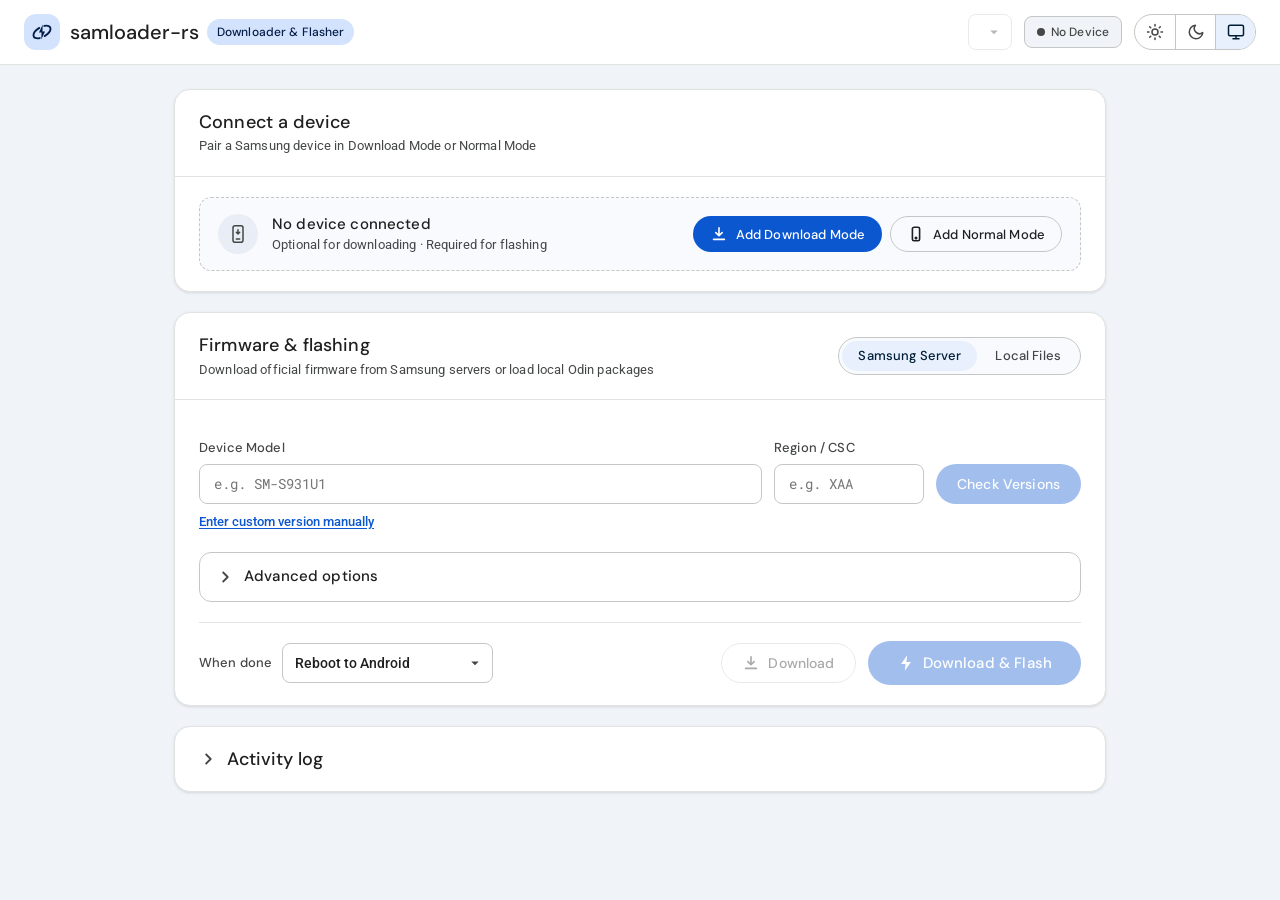
==== commit 068c62e9: "Remove "Backend" label from web header The USB backend dropdown already shows descriptive option lab" ====
--- a/web/site/index.html
+++ b/web/site/index.html
@@ -4,14 +4,20 @@
   <meta charset="UTF-8">
   <meta name="viewport" content="width=device-width, initial-scale=1.0">
   <meta name="samloader-fus-bridge" content="1">
+  <meta name="theme-color" content="#ffffff">
   <title>samloader-rs — Firmware Downloader &amp; Odin Web Flasher</title>
   <link rel="icon" type="image/svg+xml" href="favicon.svg">
+  <link rel="apple-touch-icon" href="icons/icon-192.png">
+  <link rel="manifest" href="manifest.webmanifest">
   <link rel="stylesheet" href="styles.css">
   <!-- Apply the stored theme before first paint to avoid a flash; see ui/theme.js -->
   <script>
     try {
       const theme = localStorage.getItem("theme");
       if (theme === "light" || theme === "dark") document.documentElement.dataset.theme = theme;
+      const dark = theme === "dark" || (theme !== "light" && matchMedia("(prefers-color-scheme: dark)").matches);
+      const meta = document.querySelector('meta[name="theme-color"]');
+      if (meta) meta.content = dark ? "#1b1c1d" : "#ffffff";
     } catch {}
   </script>
 </head>
@@ -33,9 +39,8 @@
 
       <div class="header-controls">
         <div id="backend-selector-group" class="backend-selector-group">
-          <label for="backend-select" class="backend-label">Backend</label>
           <!-- Filled in once WASM is initialized -->
-          <select id="backend-select" class="select-input" aria-label="USB Backend" disabled></select>
+          <select id="backend-select" class="select-input" aria-label="USB Backend" title="USB Backend" disabled></select>
         </div>
         <div id="connection-chip" class="status-chip chip-disconnected">
           <span class="chip-dot"></span>
@@ -86,8 +91,8 @@
       </div>
       <div class="card-body">
         <ul class="unsupported-list">
-          <li><strong>Downloading &amp; Flashing:</strong> Use a desktop Chromium browser (Chrome, Edge, Brave, or Opera) with WebUSB/WebSerial and Tampermonkey.</li>
-          <li><strong>Why this browser isn't supported:</strong> Non-Chromium browsers (Firefox, Safari) and iOS browsers lack WebUSB/WebSerial and do not support Chromium's Tampermonkey streaming/cookie bridge.</li>
+          <li><strong>Downloading &amp; Flashing:</strong> Use a desktop Chromium browser (Chrome, Edge, Brave, or Opera) or an extension-capable Android browser (such as Microsoft Edge) with WebUSB/WebSerial and Tampermonkey.</li>
+          <li><strong>Why this browser isn't supported:</strong> This browser lacks WebUSB/WebSerial for flashing (e.g. Safari, iOS browsers, and mobile/older Firefox) and does not support Chromium's File System Access API and Tampermonkey bridge for downloads.</li>
         </ul>
       </div>
     </section>
@@ -211,36 +216,45 @@
           <!-- Userscript Bridge Status / Warning Banner -->
           <div id="fus-bridge-banner" class="fus-bridge-banner">
             <div id="fus-bridge-setup" class="bridge-setup-banner" role="alert" hidden>
-              <div class="bridge-setup-header">
+              <div id="bridge-setup-header" class="bridge-setup-header">
                 <div class="bridge-setup-title-wrap">
                   <svg class="bridge-setup-icon" viewBox="0 0 20 20" fill="none" stroke="currentColor" stroke-width="1.8" aria-hidden="true">
                     <circle cx="10" cy="10" r="8"/>
                     <path d="M10 6.5v4.5M10 13.5h.01" stroke-linecap="round"/>
                   </svg>
-                  <strong id="fus-bridge-banner-title">FUS Bridge Userscript Required</strong>
-                </div>
-                <div class="bridge-setup-actions">
+                  <strong id="fus-bridge-banner-title">Helper Script Required</strong>
+                </div>
+                <div id="bridge-setup-actions" class="bridge-setup-actions">
                   <button type="button" id="btn-reload-bridge" class="btn btn-sm btn-primary-outline">Reload Page</button>
                 </div>
               </div>
               <p id="fus-bridge-banner-desc" class="bridge-setup-desc">
-                Samsung FUS blocks browser CORS and serves firmware binaries over plain HTTP. Install the local bridge userscript so this page can fetch firmware directly.
+                Web browsers block direct downloads from Samsung's firmware servers. Install a small helper script with Tampermonkey so this page can download firmware directly to your device.
               </p>
-              <ol class="bridge-steps">
-                <li id="bridge-step-tampermonkey">Install <a href="https://www.tampermonkey.net/" target="_blank" rel="noopener noreferrer">Tampermonkey</a>.</li>
+              <details id="bridge-manual-install" class="bridge-manual-install" hidden>
+                <summary class="bridge-manual-summary">
+                  <svg class="fold-chevron" viewBox="0 0 20 20" fill="none" stroke="currentColor" stroke-width="2" aria-hidden="true">
+                    <path d="M8 5l5 5-5 5" stroke-linecap="round" stroke-linejoin="round"/>
+                  </svg>
+                  <span>My browser supports extensions — show setup steps</span>
+                </summary>
+                <div id="bridge-manual-body" class="bridge-manual-body"></div>
+              </details>
+              <ol id="bridge-steps" class="bridge-steps">
+                <li id="bridge-step-tampermonkey">Install the <a href="https://www.tampermonkey.net/" target="_blank" rel="noopener noreferrer">Tampermonkey</a> extension.</li>
                 <li class="bridge-install-step">
-                  <span id="bridge-install-step-label">Install the bridge userscript:</span>
+                  <span id="bridge-install-step-label">Install the helper script:</span>
                   <span class="bridge-install-actions">
-                    <a id="link-install-userscript" class="btn btn-sm btn-primary" href="samloader-fus-bridge.user.js" target="_blank" rel="noopener">Install Userscript</a>
+                    <a id="link-install-userscript" class="btn btn-sm btn-primary" href="samloader-fus-bridge.user.js" target="_blank" rel="noopener">Install Script</a>
                   </span>
                 </li>
-                <li id="bridge-reload-step">Click <strong>Reload Page</strong> so your userscript manager injects the bridge into this tab.</li>
+                <li id="bridge-reload-step">Click <strong>Reload Page</strong> to finish setup.</li>
               </ol>
             </div>
             <div id="fus-bridge-connected" class="fus-bridge-connected" hidden>
               <div id="fus-bridge-badge" class="fus-bridge-badge">
                 <span class="chip-dot" aria-hidden="true"></span>
-                <span id="fus-bridge-badge-text">FUS Bridge connected</span>
+                <span id="fus-bridge-badge-text">Helper Script connected</span>
               </div>
             </div>
           </div>
@@ -328,8 +342,6 @@
                   <option value="4">4</option>
                   <option value="5">5</option>
                   <option value="6" selected>6</option>
-                  <option value="7">7</option>
-                  <option value="8">8</option>
                 </select>
               </div>
             </div>
@@ -543,6 +555,22 @@
               <div id="flash-progress-bar" class="progress-bar-fill main-progress-fill" style="width: 0%"></div>
             </div>
             <span id="flash-detail-text" class="flash-detail-text"></span>
+            <div id="download-files-progress" class="download-files-progress" role="list" aria-label="Download progress per file" hidden></div>
+            <template id="download-file-template">
+              <div class="download-file-item" role="listitem">
+                <div class="flash-progress-header">
+                  <div class="download-file-title">
+                    <span class="slot-badge download-file-badge"></span>
+                    <span class="download-file-name"></span>
+                  </div>
+                  <span class="badge badge-idle">Waiting</span>
+                </div>
+                <div class="main-progress-bg download-file-track" role="progressbar" aria-valuemin="0" aria-valuemax="100" aria-valuenow="0">
+                  <div class="progress-bar-fill" style="width: 0%"></div>
+                </div>
+                <span class="file-size download-file-meta"></span>
+              </div>
+            </template>
           </div>
           <p id="flash-announcer" class="visually-hidden" aria-live="polite"></p>
         </div>
--- a/web/site/styles.css
+++ b/web/site/styles.css
@@ -278,13 +278,6 @@
 .backend-selector-group {
   display: flex;
   align-items: center;
-  gap: 6px;
-}
-
-.backend-label {
-  font-size: 0.8125rem;
-  font-weight: 500;
-  color: var(--md-sys-color-on-surface-variant);
 }
 
 /* M3 Outlined Select */
@@ -1373,7 +1366,8 @@
 }
 
 .advanced-options[open] .fold-chevron,
-.log-toggle[aria-expanded="true"] .fold-chevron {
+.log-toggle[aria-expanded="true"] .fold-chevron,
+.bridge-manual-install[open] .fold-chevron {
   transform: rotate(90deg);
 }
 
@@ -1651,6 +1645,87 @@
   color: var(--md-sys-color-on-surface-variant);
 }
 
+/* Per-File Download Progress List */
+.download-files-progress {
+  display: flex;
+  flex-direction: column;
+  gap: 8px;
+  margin-top: 4px;
+}
+
+.download-file-item {
+  border: 1px solid var(--md-sys-color-outline-variant);
+  border-radius: var(--md-shape-sm);
+  background-color: var(--md-sys-color-surface);
+  padding: 10px 12px;
+  display: flex;
+  flex-direction: column;
+  gap: 6px;
+  opacity: 0.72;
+  transition: border-color 0.15s, background-color 0.15s, opacity 0.15s;
+}
+
+.download-file-item.is-active {
+  opacity: 1;
+  border-color: var(--md-sys-color-primary);
+  background-color: var(--md-sys-color-surface-container-low);
+}
+
+.download-file-item.is-done {
+  opacity: 0.92;
+}
+
+.download-file-item.is-active .download-file-badge {
+  background-color: var(--md-sys-color-primary);
+  color: var(--md-sys-color-on-primary);
+}
+
+.download-file-item.is-done .download-file-badge {
+  background-color: var(--status-success-bg);
+  color: var(--status-success);
+}
+
+.download-file-item.is-done .progress-bar-fill {
+  background-color: var(--status-success);
+}
+
+.download-file-item .badge {
+  flex-shrink: 0;
+}
+
+.download-file-title {
+  display: flex;
+  align-items: center;
+  gap: 8px;
+  min-width: 0;
+  flex: 1;
+}
+
+.download-file-badge {
+  min-width: 40px;
+  height: 22px;
+  font-size: 0.68rem;
+  padding: 0 6px;
+}
+
+.download-file-name {
+  font-family: 'Roboto Mono', monospace;
+  font-size: 0.78rem;
+  font-weight: 500;
+  color: var(--md-sys-color-on-surface);
+  overflow: hidden;
+  text-overflow: ellipsis;
+  white-space: nowrap;
+}
+
+.download-file-track {
+  height: 5px;
+}
+
+.download-file-meta {
+  min-height: 1.1em;
+}
+
 /* Outcome of the last flash */
 .flash-result {
   display: flex;
@@ -1865,6 +1940,51 @@
   text-decoration: none;
 }
 
+.bridge-manual-install {
+  margin-top: 2px;
+  padding-top: 8px;
+  border-top: 1px solid color-mix(in srgb, currentColor 18%, transparent);
+}
+
+.bridge-manual-summary {
+  display: inline-flex;
+  align-items: center;
+  gap: 6px;
+  font-size: 0.8125rem;
+  font-weight: 600;
+  cursor: pointer;
+  list-style: none;
+  user-select: none;
+  border-radius: var(--md-shape-xs);
+}
+
+.bridge-manual-summary::-webkit-details-marker {
+  display: none;
+}
+
+.bridge-manual-summary:hover {
+  text-decoration: underline;
+  text-underline-offset: 2px;
+}
+
+.bridge-manual-summary:focus-visible {
+  outline: 2px solid currentColor;
+  outline-offset: 2px;
+}
+
+.bridge-manual-summary .fold-chevron {
+  width: 16px;
+  height: 16px;
+  color: currentColor;
+}
+
+.bridge-manual-body {
+  display: flex;
+  flex-direction: column;
+  gap: 10px;
+  margin-top: 8px;
+}
+
 .fus-bridge-connected {
   display: flex;
   align-items: center;
@@ -2616,10 +2736,6 @@
     font-size: 0.7rem;
   }
 
-  .backend-label {
-    display: none;
-  }
-
   .header-controls {
     gap: 6px;
   }
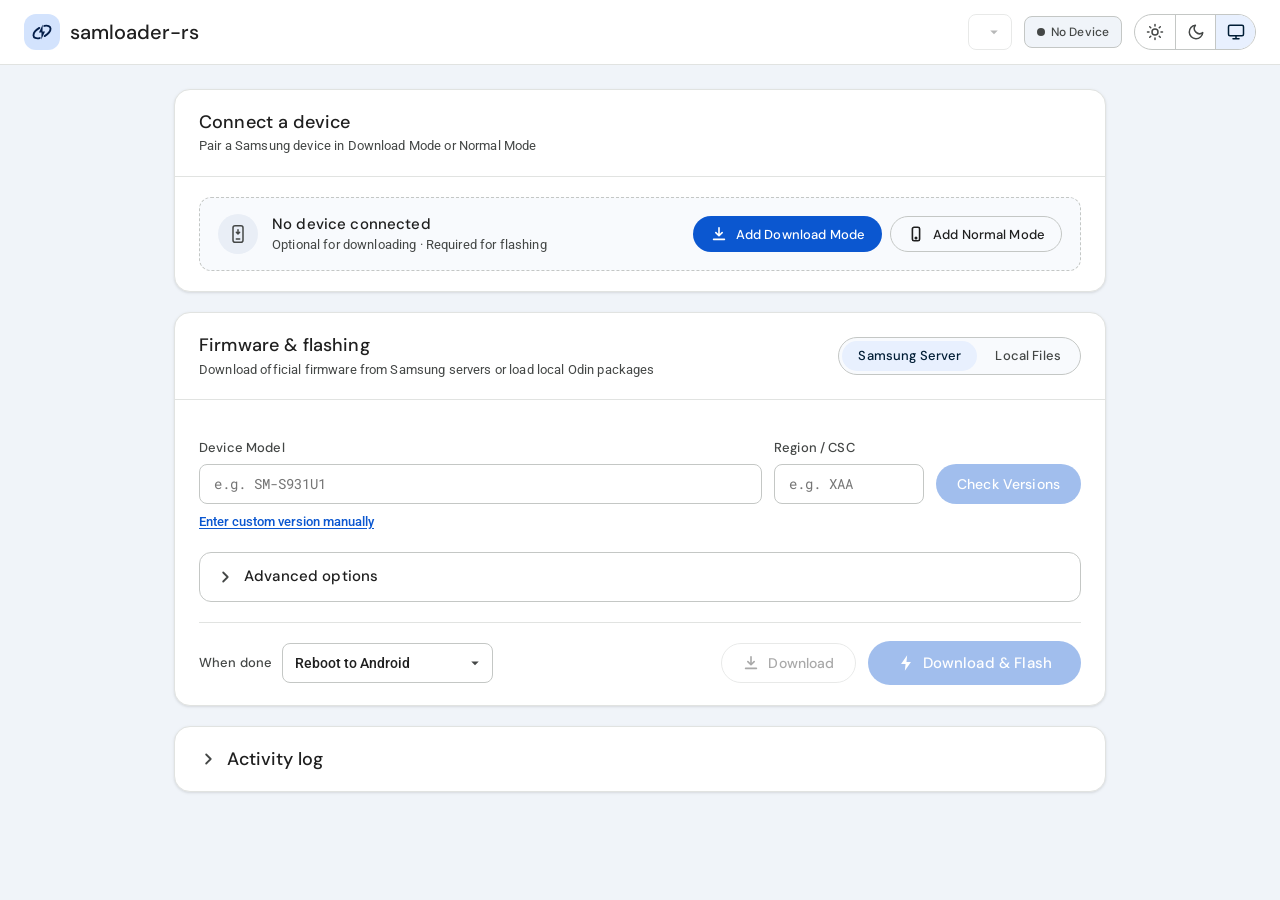
==== commit 22ed6fd1: "Remove brand pill and style version pill Remove the dynamic #brand-pill badge from the web header an" ====
--- a/web/site/index.html
+++ b/web/site/index.html
@@ -31,7 +31,6 @@
         </div>
         <div class="brand-text">
           <span class="brand-title">samloader-rs</span>
-          <span id="brand-pill" class="brand-pill">Downloader &amp; Flasher</span>
           <!-- Filled in once WASM is initialized -->
           <span id="app-version" class="brand-version" title="samloader-web version" hidden></span>
         </div>
--- a/web/site/styles.css
+++ b/web/site/styles.css
@@ -249,22 +249,14 @@
   white-space: nowrap;
 }
 
-.brand-pill {
-  font-family: 'DM Sans', 'Roboto', sans-serif;
-  font-size: 0.75rem;
-  font-weight: 500;
-  color: var(--md-sys-color-on-primary-container);
-  background-color: var(--md-sys-color-primary-container);
-  padding: 4px 10px;
-  border-radius: var(--md-shape-full);
-  letter-spacing: 0.01em;
-  white-space: nowrap;
-}
-
 .brand-version {
   font-family: 'Roboto Mono', monospace;
   font-size: 0.75rem;
-  color: var(--md-sys-color-on-surface-variant);
+  font-weight: 500;
+  color: var(--md-sys-color-on-primary-container);
+  background-color: var(--md-sys-color-primary-container);
+  padding: 3px 10px;
+  border-radius: var(--md-shape-full);
   white-space: nowrap;
 }
 
@@ -2727,13 +2719,9 @@
     font-size: 1.0625rem;
   }
 
-  .brand-pill {
-    font-size: 0.6875rem;
-    padding: 2px 8px;
-  }
-
   .brand-version {
     font-size: 0.7rem;
+    padding: 2px 8px;
   }
 
   .header-controls {
